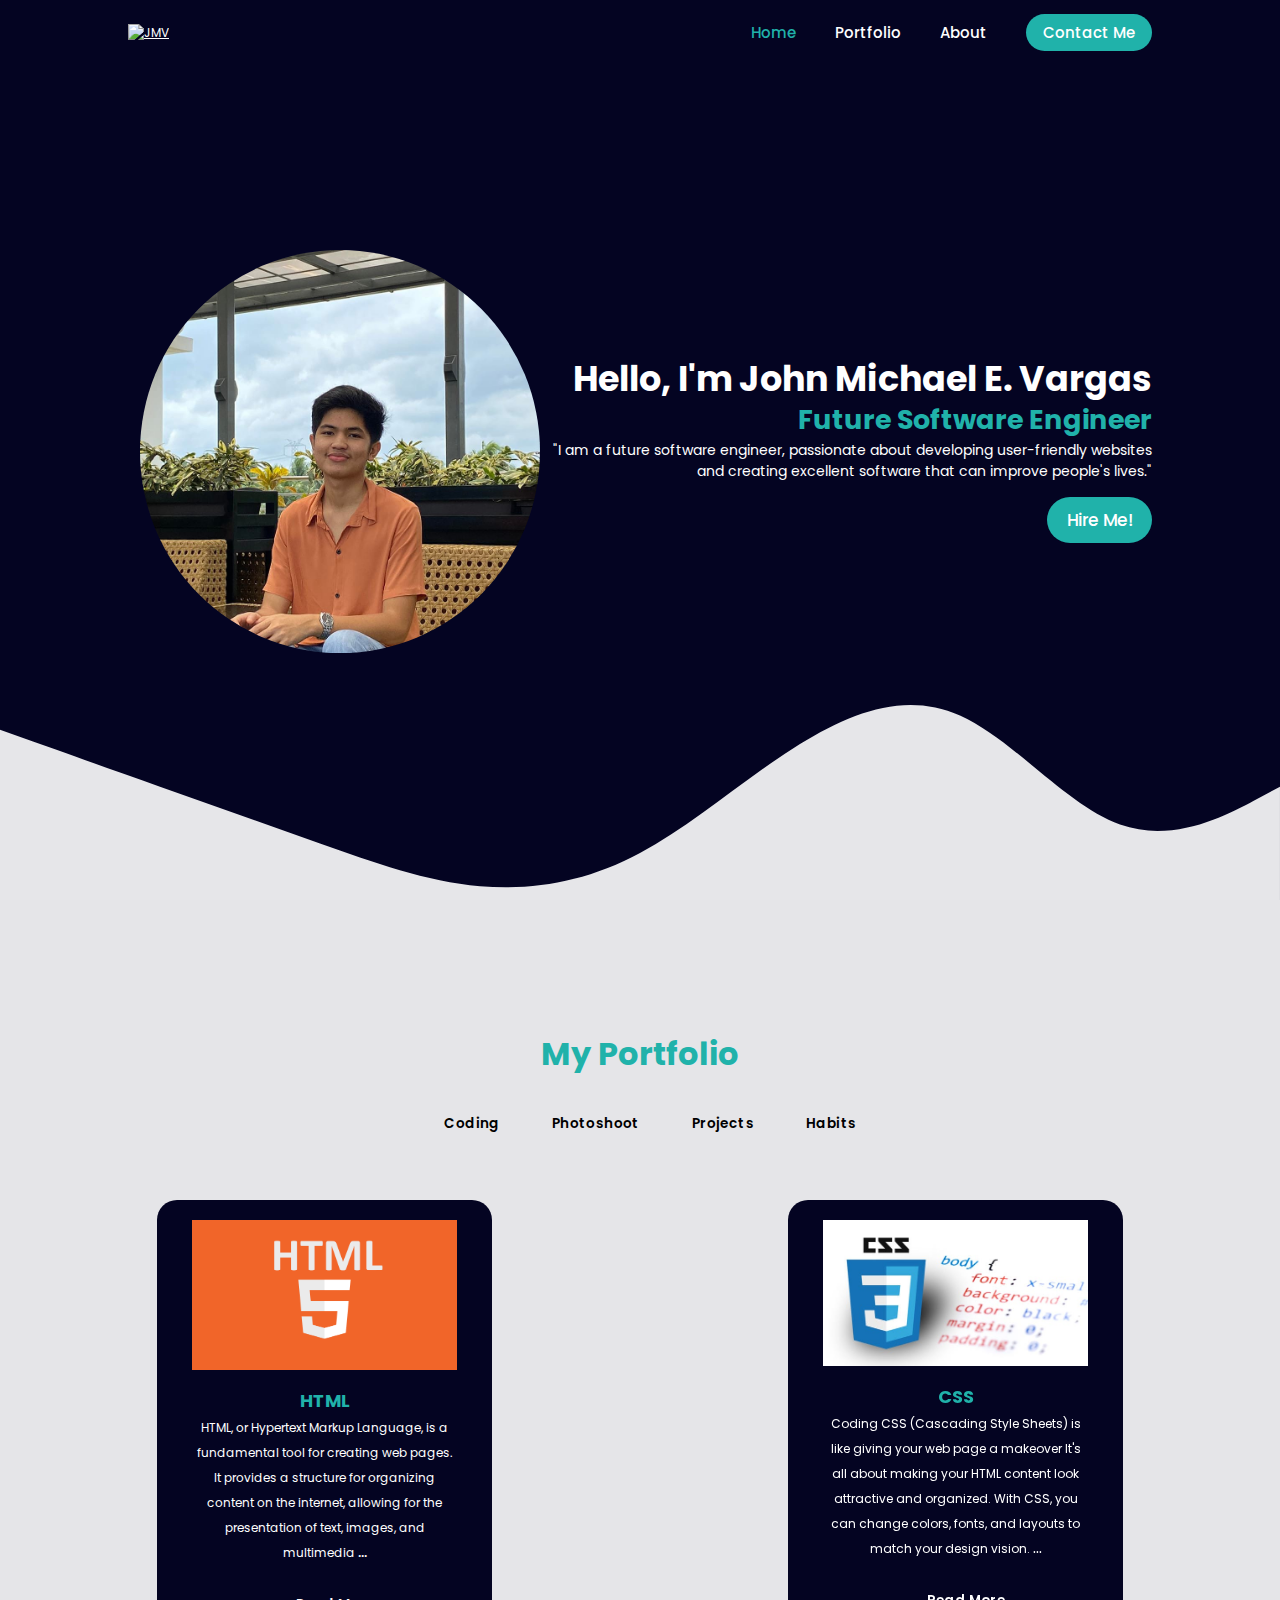
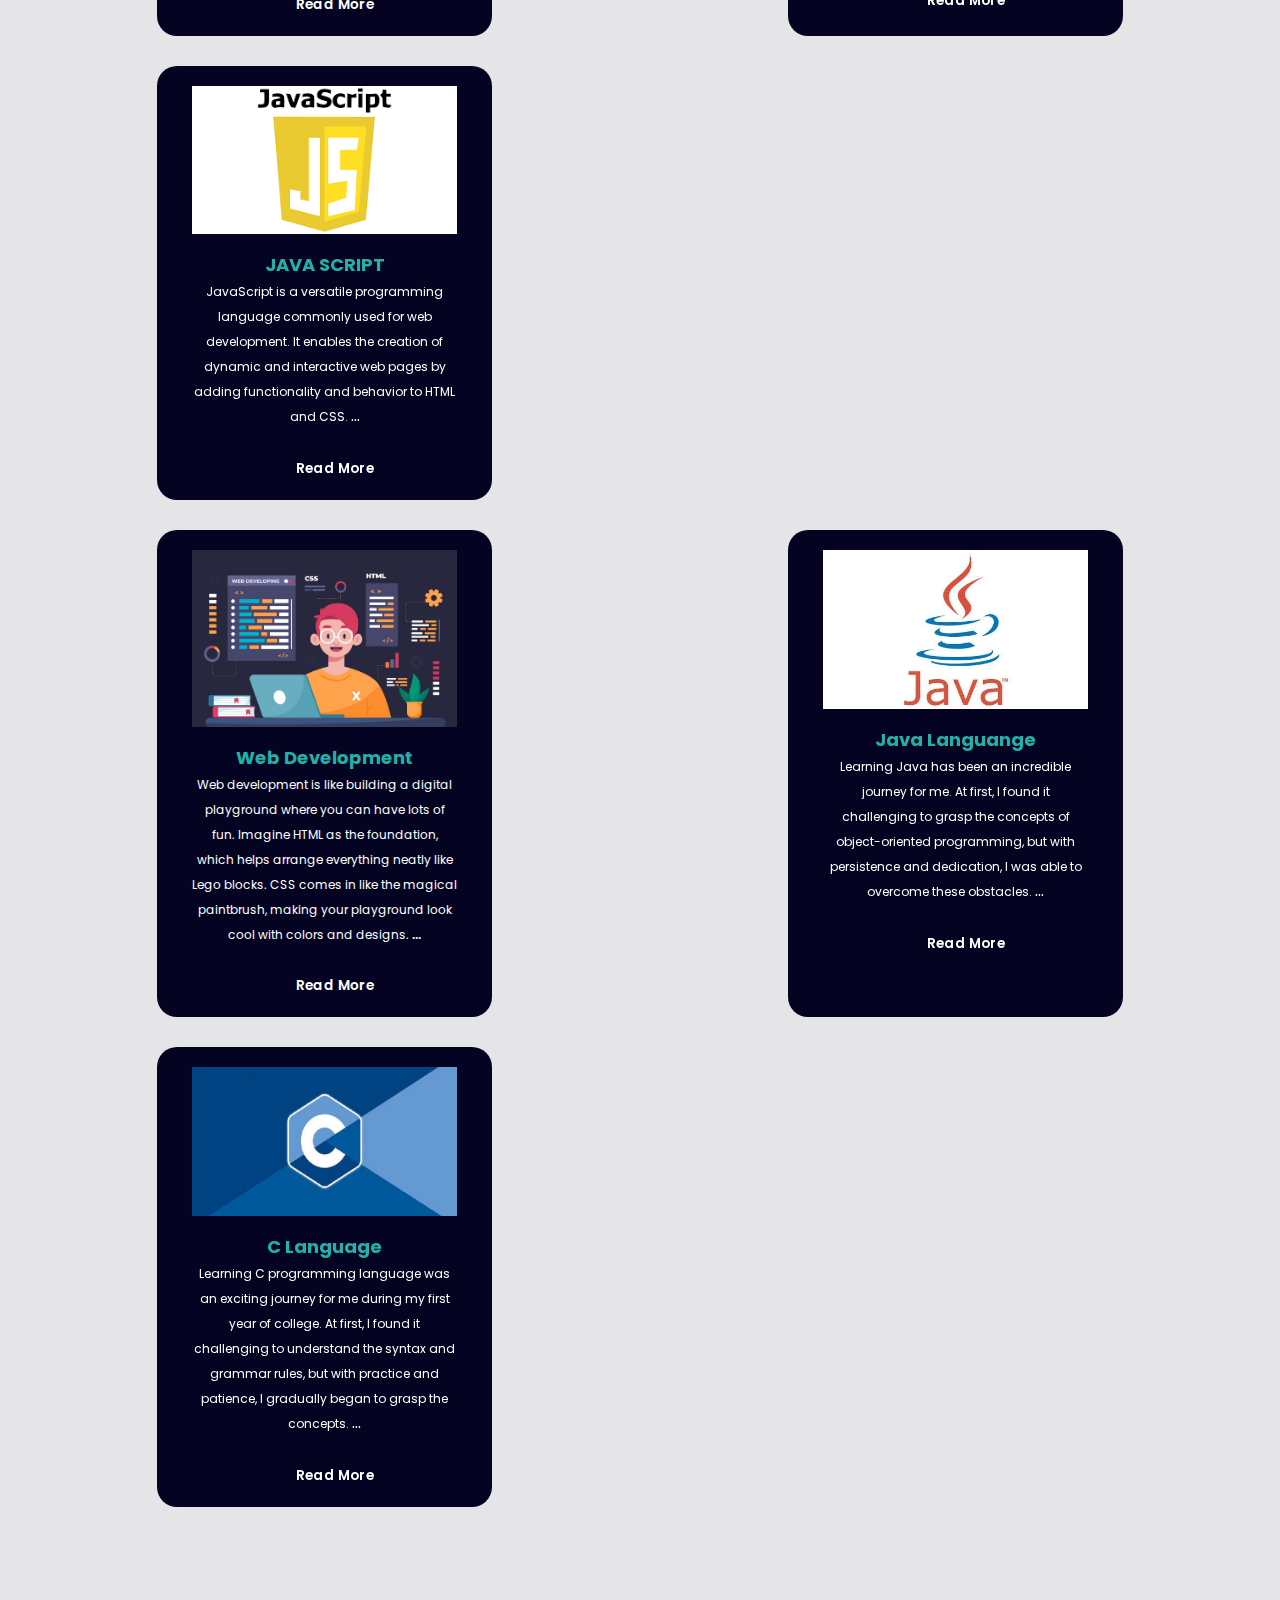
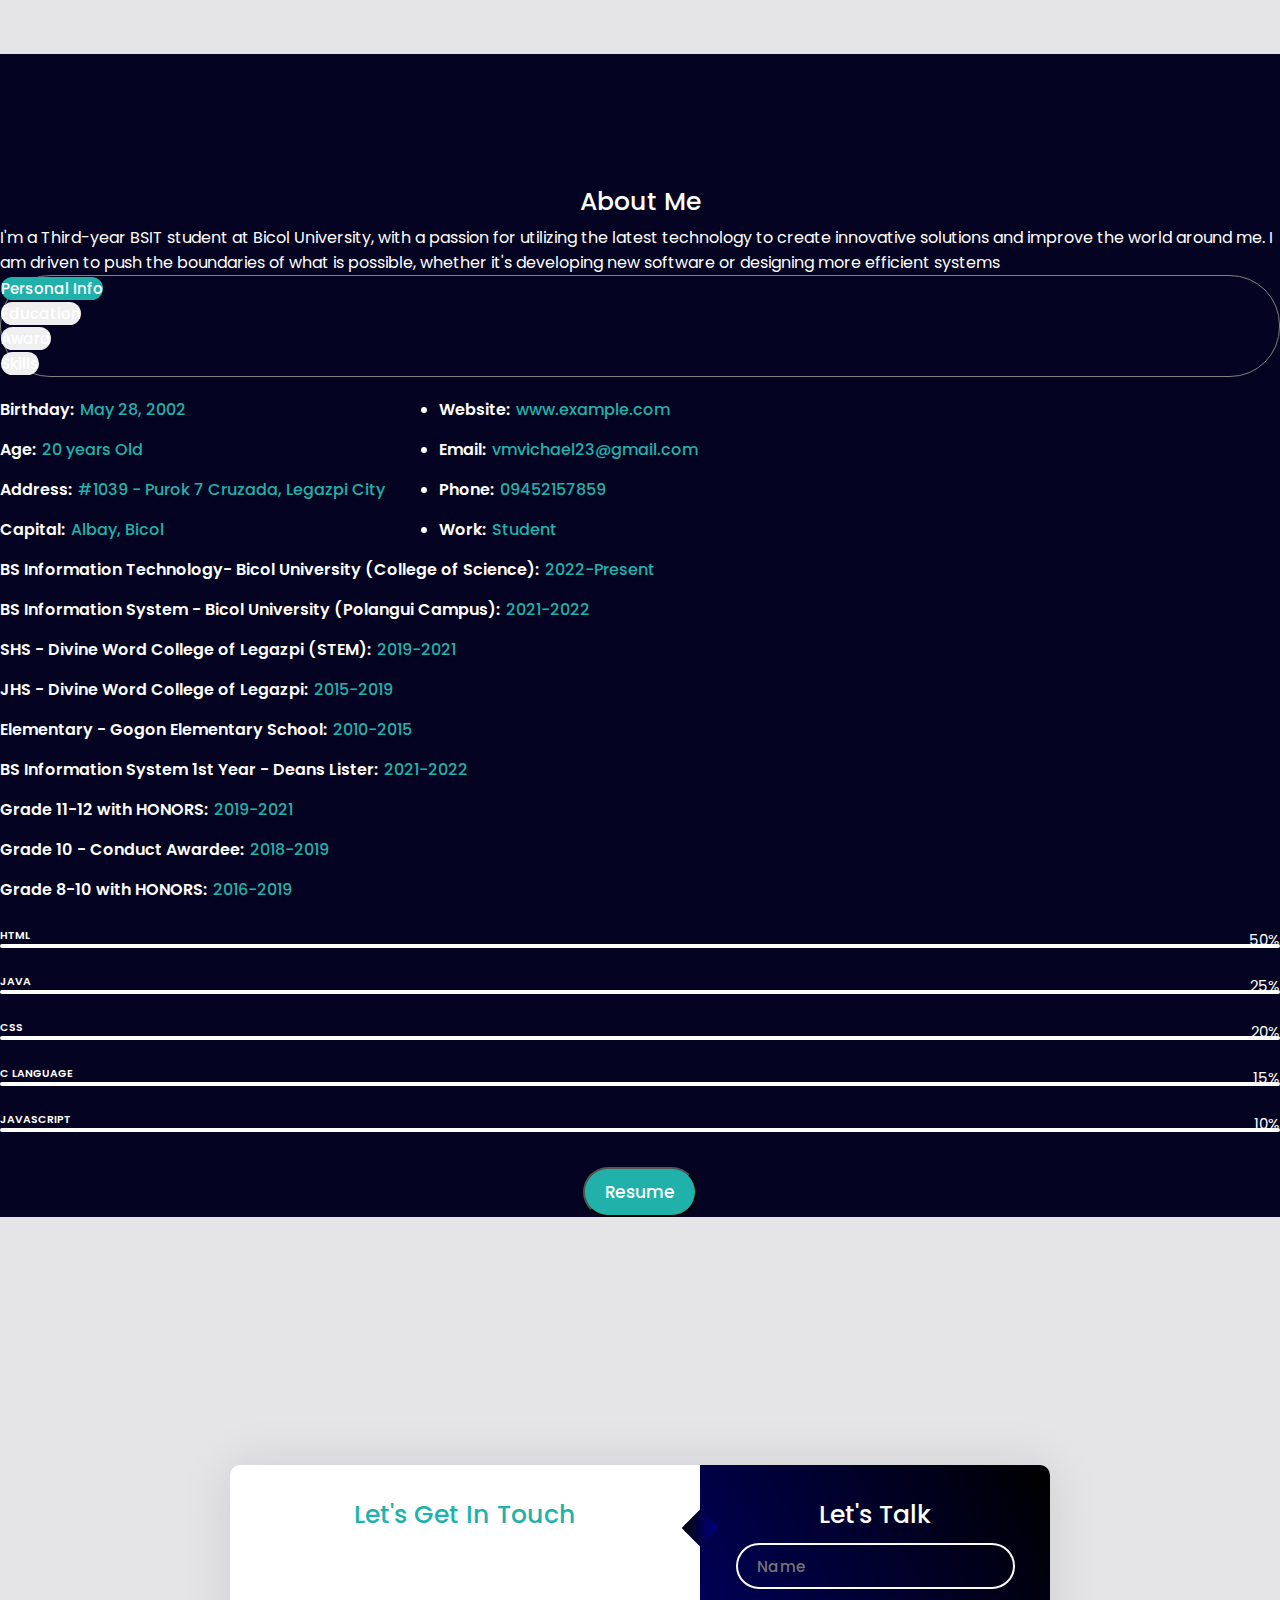
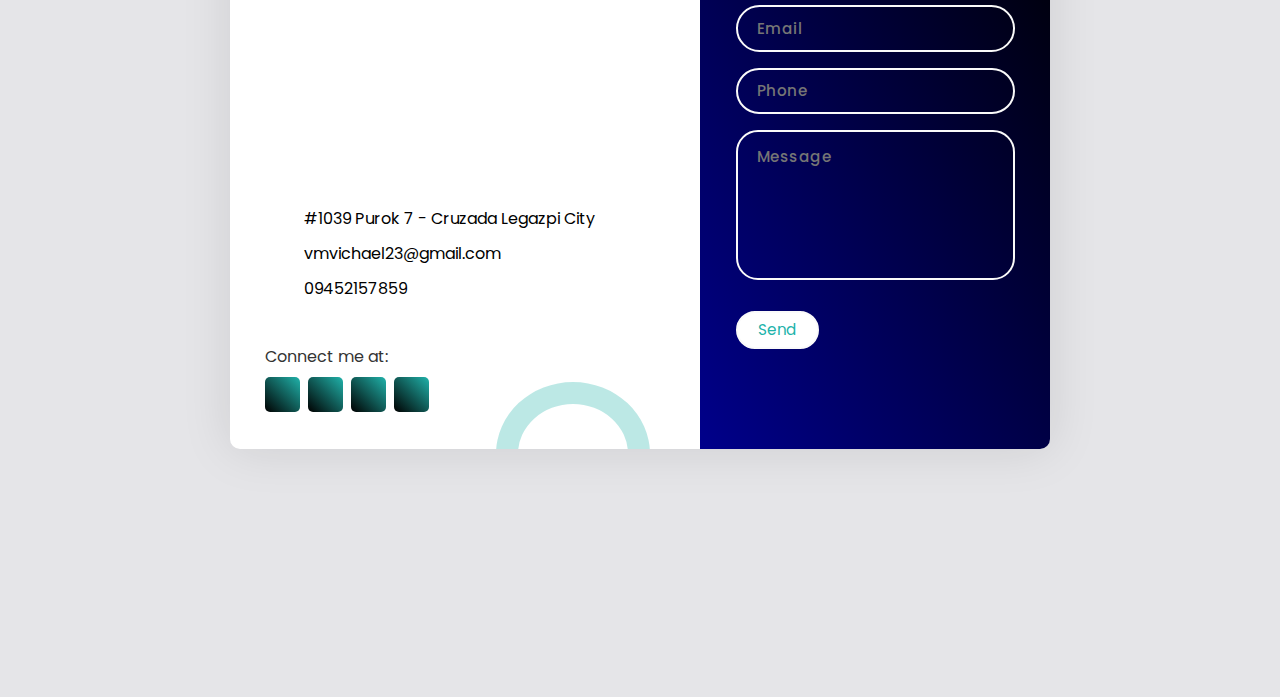
==== index.html @ 27e12eb4 "PUTTING ALT" ====
<!DOCTYPE html>
<html lang="en">
<head>
    <meta charset="UTF-8">
    <meta http-equiv="X-UA-Compatible" content="IE=edge">
    <meta name="viewport" content="width=device-width, initial-scale=1.0">
    <!-- Bootstrap CSS -->
    <link href="https://cdn.jsdelivr.net/npm/bootstrap@5.3.0-alpha2/dist/css/bootstrap.min.css" rel="stylesheet"
    integrity="sha384-aFq/bzH65dt+w6FI2ooMVUpc+21e0SRygnTpmBvdBgSdnuTN7QbdgL+OapgHtvPp" crossorigin="anonymous">
    <!-- Font -->   
    <link rel="preconnect" href="https://fonts.googleapis.com">
    <link rel="preconnect" href="https://fonts.gstatic.com" crossorigin>
    <link href="https://fonts.googleapis.com/css2?family=Crimson+Text:wght@600&family=Khula:wght@300&family=Playfair+Display+SC&display=swap" rel="stylesheet">
    <!-- Fontawesome -->
    <link rel="stylesheet" href="https://cdnjs.cloudflare.com/ajax/libs/font-awesome/6.4.0/css/all.min.css"
    integrity="sha512-iecdLmaskl7CVkqkXNQ/ZH/XLlvWZOJyj7Yy7tcenmpD1ypASozpmT/E0iPtmFIB46ZmdtAc9eNBvH0H/ZpiBw=="
    crossorigin="anonymous" referrerpolicy="no-referrer" />
    <!-- CSS File-->
    <link rel="stylesheet" href="css/style.css">
    <title>Vargas</title>
</head>

<body>
    <header class="header">
        <a href="#" class="logo">
            <img src="img/Logo.jpg" alt="JMV">
        </a>
        <nav class="navbar">
            <a href="#" class="active">Home</a>
            <a href="#portfolio">Portfolio</a>
            <a href="#about">About</a>
            <a href="#contact" class="contact-button">Contact Me</a> 
        </nav>
    </header>

    <!-- Home Section -->
    <section class="home">

        <div class="home-image">
            <img src="img/mike6.jpg" alt="Vargas">
        </div>
        <div class="home-content">
            <h1>Hello, I'm John Michael E. Vargas</h1>
            <h3>Future Software Engineer</h3>
            <p class="first-par">"I am a future software engineer, passionate about developing
                user-friendly websites and creating excellent software that can improve people's lives."</p>

        <a href="#" class="btn">Hire Me!</a>

        <div class="wave-header">
            <!-- wave svg -->
            <svg xmlns="http://www.w3.org/2000/svg" viewBox="0 0 1440 320"><path fill="white" fill-opacity="0.9" d="M0,128L30,138.7C60,149,120,171,180,192C240,213,300,235,360,256C420,277,480,299,540,304C600,309,660,299,720,266.7C780,235,840,181,900,144C960,107,1020,85,1080,112C1140,139,1200,213,1260,234.7C1320,256,1380,224,1410,208L1440,192L1440,320L1410,320C1380,320,1320,320,1260,320C1200,320,1140,320,1080,320C1020,320,960,320,900,320C840,320,780,320,720,320C660,320,600,320,540,320C480,320,420,320,360,320C300,320,240,320,180,320C120,320,60,320,30,320L0,320Z"></path></svg>
        </div>
    </section>

    <!-- My Portfolio Section -->
    
    <section>
    <div class="portfolio" id="portfolio">
        <div class="main-text">
            <h1>My Portfolio</h1>
        </div>

        <div class="fillter-buttons">
            <input type="radio" name="fillter-buttons" id="programming" checked>
            <label for="programming">Coding</label>

            <input type="radio" name="fillter-buttons" id="photoshoot">
            <label for="photoshoot">Photoshoot</label>

            <input type="radio" name="fillter-buttons" id="projects">
            <label for="projects">Projects</label>

            <input type="radio" name="fillter-buttons" id="habits">
            <label for="habits">Habits</label>

            <br>
            <br>
            <br>
           
             <div class="box">
                <!-- for programming tab -->
                <div id="prog">
                    <div class="top-row">
                        <div class="card">
                            <img src="img/html.png" alt="">
                            <h5>HTML</h5>
                            <p class="original">
                                HTML, or Hypertext Markup Language, is a fundamental tool for creating web pages. It provides a structure for organizing content on the internet, allowing for the presentation of text, images, and multimedia
                            </p>

                            <span class="dots">...</span>

                            <p class="extra">
                                HTML uses a system of tags and elements to define the layout and formatting of a webpage, enabling designers to create visually appealing and functional sites.
                            </p>

                            <input type="checkbox" id="btn1" >
                            <label for="btn1" class="btn1"></label>
                        </div>
            
                        <div class="card">
                            <img src="img/css.jpg" alt="">
                            <h5>CSS</h5>
                            <p class="original">
                                Coding CSS (Cascading Style Sheets) is like giving your web page a makeover It's all about making your HTML content look attractive and organized. With CSS, you can change colors, fonts, and layouts to match your design vision.
                            </p>

                            <span class="dots">...</span>

                            <p class="extra">
                                CSS can be applied internally within an HTML document, externally in a separate stylesheet, or inline for individual elements. This separation of content and style simplifies maintenance and enhances the flexibility of web development, making CSS an indispensable tool for crafting modern websites.
                            </p>

                            <input type="checkbox" id="btn2" >
                            <label for="btn2" class="btn1"></label>
                        </div>
            
                        <div class="card">
                            <img src="img/js.png" alt="">
                            <h5>JAVA SCRIPT</h5>
                            <p class="original">
                                JavaScript is a versatile programming language commonly used for web development. It enables the creation of dynamic and interactive web pages by adding functionality and behavior to HTML and CSS. 
                            </p>

                            <span class="dots">...</span>

                            <p class="extra">
                                With JavaScript, developers can respond to user actions, validate forms, manipulate the Document Object Model (DOM), and communicate with servers through AJAX requests, among other tasks. 
                            </p>

                            <input type="checkbox" id="btn3" >
                            <label for="btn3" class="btn1"></label>
                        </div>
                        </div>
            
                        <div class="bottom-row">
                            <div class="card">
                                <img src="img/img1.jpg" alt="">
                                <h5>Web Development</h5>
                                <p class="original">
                                    Web development is like building a digital playground where you can have lots of fun. Imagine HTML as the foundation, which helps arrange everything neatly like Lego blocks. CSS comes in like the magical paintbrush, making your playground look cool with colors and designs.
                                </p>
    
                                <span class="dots">...</span>
    
                                <p class="extra">
                                    JavaScript adds the exciting interactive features, like swings that move when you click on them. As you explore web development, you'll discover endless possibilities to create your own digital wonderland and have a blast doing it!
                                </p>
    
                                <input type="checkbox" id="btn4" >
                                <label for="btn4" class="btn1"></label>
                            </div>
                
                            <div class="card">
                                <img src="img/img2.jpg" alt="">
                                <h5>Java Languange</h5>
                                <p class="original">
                                    Learning Java has been an incredible journey for me. At first, I found it challenging to grasp the concepts of object-oriented programming, but with persistence and dedication, I was able to overcome these obstacles.
                                </p>
    
                                <span class="dots">...</span>
    
                                <p class="extra">
                                    Throughout my studies, I discovered the beauty of Java's simplicity and versatility, which made it easy for me to create robust applications. 
                                </p>
    
                                <input type="checkbox" id="btn5" >
                                <label for="btn5" class="btn1"></label>
                            </div>
                
                            <div class="card">
                                <img src="img/img3.jpg" alt="">
                                <h5>C Language</h5>
                                <p class="original">
                                    Learning C programming language was an exciting journey for me during my first year of college. At first, I found it challenging to understand the syntax and grammar rules, but with practice and patience, I gradually began to grasp the concepts.
                                </p>
                                <span class="dots">...</span>
    
                                <p class="extra">Throughout the course, I enjoyed solving problems and creating small programs that could perform tasks like calculating averages or sorting numbers. 
                                </p>
    
                                <input type="checkbox" id="btn6" >
                                <label for="btn6" class="btn1"></label>
                            </div>
                        </div>
                    </div>

                    <!-- photoshoot -->

                    <div id="photos">
                        <div class="top-row">
                        <div class="card">
                            <img src="img/mike4.jpg" alt="">
                            <h5>2021 Valentine's Day</h5>
                        </div>
                        <div class="card">
                            <img src="img/mike5.jpg" alt="">
                            <h5>20th Birthday</h5>
                        </div>
                        <div class="card">
                            <img src="img/mike3.jpg" alt="">
                            <h5>Grade 10 Recollection</h5>
                        </div>
                        </div>
                    </div>

                    <!-- projects -->

                    <div id="proj">
                        <div class="top-row">
                        <div class="card">
                            <a href="img/rjmchat.png" target="_blank"><img src="img/rjmchat.png" alt=""> </a>
                            <h5>RJM CHAT APPLICATION </h5>
                            <div class="pra">
                                <p>This is our project in Networking 1 with the use of the programming language like Node JS, HTML, CSS AND JavaScript</p>
                            </div>
                            <br>
                            <a href="https://group7-rjmchat.onrender.com/login?fbclid=IwAR2Ed0uLXNPHn2NraikvUvlNEPY988qCXMlqO-tshz7vRjQXT1dLENulso4" target="_blank"><i class="fa-solid fa-link" style="font-size: 17px;"></i></a>
                        </div>
                        <div class="card">
                            <a href="img/voteapp.png" target="_blank"><img src="img/voteapp.png" alt=""> </a>
                            <h5>VOTING APPLICATION</h5>
                            <div class="pra">
                                <p>This is my own project in Networking 1 with the use of the programming language like Node JS, HTML, CSS AND JavaScript</p>
                            </div>
                            <br>
                            <a href="https://grp7-voting.onrender.com/vote" target="_blank"><i class="fa-solid fa-link" style="font-size: 17px;"></i></a>
                        </div>
                        </div>
                    </div>

                    <!-- Habits -->
                    <div id="habits">
                        <div class="top-row">
                        <div class="card">
                            <img src="img/habits1.jpg" alt="">
                            <h5>Watching NBA Game</h5>
                        </div>
                        <div class="card">
                            <img src="img/drum.jpg" alt="">
                            <h5>Playing Drums</h5>
                        </div>
                        <div class="card">
                            <img src="img/music.jpg" alt="">
                            <h5>Listening Music</h5>
                        </div>
                        </div>

                        <div class="bottom-row">
                            <div class="card">
                                <img src="img/coc.jpg" alt="">
                                <h5>Playing Clash Of Clans</h5>
                            </div>
                            <div class="card">
                                <img src="img/ml.jpg" alt="">
                                <h5>Playing Mobile Legends</h5>
                            </div>
                            <div class="card">
                                <img src="img/movies.webp" alt="">
                                <h5>Watching Movies</h5>
                            </div>
                        </div>
                    </div>
                </div>
            </div>
        </div>
    </section>

    <!-- About Me Section -->

    <section class="about-section" id="about">
        <div class="container">
            <div class="row justify-content-between align-items-center ">
                <div class="img-col">
                    <img src="img/michael.jpg" alt="">
                    <span class="circle-spin"></span>
                </div>
                <div class="col-lg-7 ps-lg-5 text-center text-lg-start">
                    <div class="my-3 mb-lg-0">
                        <h2 class="title">About <span>Me</span></h2>
                        <p>I'm a Third-year BSIT student at Bicol University, with a passion for utilizing the latest
                            technology to create innovative solutions and improve the world around me. I am driven to push the
                            boundaries of what is possible, whether it's developing new software or designing more efficient
                            systems</p>
                    </div>
                    <div class="pt-4">
                        <ul class="nav nav-pills justify-content-center justify-content-lg-between mb-3" id="pills-tab" role="tablist">
                            <li class="nav-item" role="presentation">
                              <button class="nav-link active" id="pills-home-tab" data-bs-toggle="pill" data-bs-target="#pills-info" type="button" role="tab" aria-controls="pills-info" aria-selected="true">Personal Info</button>
                            </li>
                            <li class="nav-item" role="presentation">
                                <button class="nav-link" id="pills-education-tab" data-bs-toggle="pill" data-bs-target="#pills-education" type="button" role="tab" aria-controls="pills-education" aria-selected="false">Education</button>
                            </li>
                            <li class="nav-item" role="presentation">
                                <button class="nav-link" id="pills-award-tab" data-bs-toggle="pill" data-bs-target="#pills-award" type="button" role="tab" aria-controls="pills-award" aria-selected="false">Award</button>
                            </li>
                            <li class="nav-item" role="presentation">
                                <button class="nav-link" id="pills-skill-tab" data-bs-toggle="pill" data-bs-target="#pills-skill" type="button" role="tab" aria-controls="pills-skill" aria-selected="false">Skills</button>
                            </li>
                          </ul>
                          <!-- personal info section -->
                          <div class="tab-content" id="pills-tabContent">
                            <div class="tab-pane fade show active" id="pills-info" role="tabpanel" aria-labelledby="pills-info-tab">
                                <div class="icon-list-col">
                                    <!--Left List-->
                                    <div class="text-start">
                                        <ul>
                                            <li><strong>Birthday:</strong><span> May 28, 2002</span></li>
                                            <li><strong>Age:</strong><span> 20 years Old</span></li>
                                            <li><strong>Address:</strong><span> #1039 - Purok 7 Cruzada, Legazpi City</span></li>                          
                                            <li><strong>Capital:</strong><span> Albay, Bicol</span></li>
                                        </ul>
                                    </div>
                
                                    <!--Right List-->
                                    <div class="text-start">
                                        <ul>
                                            <li><strong>Website:</strong><span> www.example.com</span></li>
                                            <li><strong>Email:</strong><span> vmvichael23@gmail.com</span></li>
                                            <li><strong>Phone:</strong><span> 09452157859</span></li>
                                            <li><strong>Work:</strong><span> Student</span></li>
                                        </ul>
                                    </div>
                                </div>
                            </div>
                            <!-- education section -->
                            <div class="tab-pane fade" id="pills-education" role="tabpanel" aria-labelledby="pills-education-tab">
                                <ul class="text-start">
                                    <li><strong>BS Information Technology- Bicol University (College of Science):</strong>
                                    <span>2022-Present</span>
                                    </li>
                                    <li><strong>BS Information System - Bicol University (Polangui Campus):</strong>
                                    <span>2021-2022</span>
                                    </li>
                                    <li><strong>SHS - Divine Word College of Legazpi (STEM):</strong>
                                    <span>2019-2021</span>
                                    </li>
                                    <li><strong>JHS - Divine Word College of Legazpi:</strong>
                                    <span>2015-2019</span>
                                    </li>
                                    <li><strong>Elementary - Gogon Elementary School:</strong>
                                    <span>2010-2015</span>
                                    </li>
                                </ul>
                            </div>
                            <!-- award section -->
                            <div class="tab-pane fade" id="pills-award" role="tabpanel" aria-labelledby="pills-award-tab">
                                <ul class="text-start">
                                    <li><strong>BS Information System 1st Year - Deans Lister:</strong>
                                    <span>2021-2022</span>
                                    </li>
                                    <li><strong>Grade 11-12 with HONORS:</strong>
                                    <span>2019-2021</span>
                                    </li>
                                    <li><strong>Grade 10 - Conduct Awardee:</strong>
                                    <span>2018-2019</span>
                                    </li>
                                    <li><strong>Grade 8-10 with HONORS:</strong>
                                    <span>2016-2019</span>
                                    </li>
                                </ul>
                            </div>
                            <!-- skill section -->
                            <div class="tab-pane fade" id="pills-skill" role="tabpanel" aria-labelledby="pills-skill-tab">
                                <div class="single-progress">
                                    <h6>HTML</h6>
                                    <div class="progress">
                                        <div class="progress-bar" role="progressbar" style="width: 50%" aria-valuenow="50" aria-valuemin="0" aria-valuemax="100"></div>
                                        <span class="label">50%</span>
                                      </div>
                                </div>
                                <div class="single-progress">
                                    <h6>JAVA</h6>
                                    <div class="progress">
                                        <div class="progress-bar" role="progressbar" style="width: 25%" aria-valuenow="25" aria-valuemin="0" aria-valuemax="100"></div>
                                        <span class="label">25%</span>
                                      </div>
                                </div>
                                <div class="single-progress">
                                    <h6>CSS</h6>
                                    <div class="progress">
                                        <div class="progress-bar" role="progressbar" style="width: 20%" aria-valuenow="20" aria-valuemin="0" aria-valuemax="100"></div>
                                        <span class="label">20%</span>
                                      </div>
                                </div>
                                <div class="single-progress">
                                    <h6>C LANGUAGE</h6>
                                    <div class="progress">
                                        <div class="progress-bar" role="progressbar" style="width: 10%" aria-valuenow="10" aria-valuemin="0" aria-valuemax="100"></div>
                                        <span class="label">15%</span>
                                      </div>
                                </div>
                                <div class="single-progress">
                                    <h6>JAVASCRIPT</h6>
                                    <div class="progress">
                                        <div class="progress-bar" role="progressbar" style="width: 10%" aria-valuenow="10" aria-valuemin="0" aria-valuemax="100"></div>
                                        <span class="label">10%</span>
                                      </div>
                                </div>
                            </div>
                          </div>
                    </div>
                    <div class="resume">
                        <a href="Vargas_JohnMichael-BSIT-2B-Resume.pdf" download><button class="btn">Resume</button></a>
                    </div>
                </div>
            </div>
        </div>
    </section>

    <!-- Contact Me Section -->

    <section class="contact-me" id="contact">
        <div class="container1">
          <div class="form">
            <div class="contact-info">
              <h3 class="title">Let's get in touch</h3>

            <div class="contact-map">
                <iframe src="https://www.google.com/maps/embed?pb=!1m14!1m8!1m3!1d3576.520379286596!2d123.7369095!3d13.1559177!3m2!1i1024!2i768!4f13.1!3m3!1m2!1s0x33a101687e9bf8a7%3A0xf8237770f89ffcf0!2s5P4Q%2B9Q9%2C%20Legazpi%20City%2C%20Albay!5e1!3m2!1sen!2sph!4v1696670398852!5m2!1sen!2sph" width="400" height="250" style="border:0;" allowfullscreen="" loading="lazy" referrerpolicy="no-referrer-when-downgrade"></iframe>
			</div>
  
              <div class="info">
                <div class="information">
                  <img src="img/location.png" class="icon" alt="" />
                  <p>#1039 Purok 7 - Cruzada Legazpi City</p>
                </div>
                <div class="information">
                  <img src="img/email.png" class="icon" alt="" />
                  <p>vmvichael23@gmail.com</p>
                </div>
                <div class="information">
                  <img src="img/phone.png" class="icon" alt="" />
                  <p>09452157859</p>
                </div>
              </div>
  
              <div class="social-media1">
                <p>Connect me at:</p>
                <div class="social-icons1">
                  <a href="https://www.facebook.com/mchlvargas?mibextid=ZbWKwL" target="_blank">
                    <i class="fab fa-facebook-f"></i>
                  </a>
                  <a href="https://twitter.com/mchlvargas?t=r7OQ4zmwyTgD50ii5UYUPA&s=07" target="_blank">
                    <i class="fab fa-twitter"></i>
                  </a>
                  <a href="https://www.instagram.com/vmichael28/?igshid=NmQ2ZmYxZjA=" target="_blank">
                    <i class="fab fa-instagram"></i>
                  </a>
                  <a href="https://www.tiktok.com/@michaelv28">
                    <i class="fab fa-tiktok"></i>
                  </a>
                </div>
              </div>
            </div>
  
            <div class="contact-form">
              <form  action="mailto:vmvichael23@gmail.com" method="post" enctype="text/plain">
                <h3 class="title">Let's Talk</h3>
                <div class="input-container1">
                  <input type="text" name="name" placeholder ="Name" class="input" required/>
                </div>
                <div class="input-container1">
                  <input type="email" name="email" placeholder ="Email" class="input" required/>
                </div>
                <div class="input-container1">
                  <input type="tel" name="phone" placeholder ="Phone" class="input" required/>
                </div>
                <div class="input-container1 textarea">
                  <textarea name="message" placeholder ="Message" class="input" required></textarea>
                </div>
                <input type="submit" value="Send" class="button" />
              </form>
            </div>
          </div>
        </div>
      </section>
      
    <!--JavaScript Section-->
    <script src="https://cdn.jsdelivr.net/npm/bootstrap@5.0.2/dist/js/bootstrap.bundle.min.js" integrity="sha384-MrcW6ZMFYlzcLA8Nl+NtUVF0sA7MsXsP1UyJoMp4YLEuNSfAP+JcXn/tWtIaxVXM" crossorigin="anonymous"></script>

</body>
</html>
---- css/style.css ----
@import url("https://fonts.googleapis.com/css2?family=Crimson+Text:wght@600&family=Khula:wght@300&family=Playfair+Display+SC&display=swap");
@import url("https://fonts.googleapis.com/css2?family=Poppins&display=swap");
* {
  margin: 0;
  padding: 0;
  box-sizing: border-box;
  font-family: "Poppins", sans-serif;
  scroll-behavior: smooth;
}

/* Home Banner Section */
.header {
  position: fixed;
  top: 0;
  left: 0;
  width: 100%;
  padding: 20px 10%;
  display: flex;
  justify-content: space-between;
  align-items: center;
  z-index: 2;
  background-color: rgb(4, 4, 34);
}

.logo img {
  max-height: 55px;
}

.navbar a {
  font-size: 15px;
  color: #fff;
  text-decoration: none;
  font-weight: 500;
  margin-left: 35px;
}

.navbar a:hover,
.navbar a.active {
  color: lightseagreen;
}

.navbar a.contact-button {
  background-color: lightseagreen;
  padding: 8px 17px;
  border-radius: 50px;
  color: #fff;
  transition: background-color 0.3s ease;
}

.navbar a.contact-button:hover {
  background-color: #fff;
  color: #000;
}

.home {
  background: rgb(4, 4, 34);
  height: 100vh;
  display: flex;
  justify-content: space-between;
  align-items: center;
  padding: 0 10%;
}

.home-image {
  width: 400px;
  height: 400px;
  margin: 0 auto;
}

.home-image img {
  border-radius: 50%;
  max-width: 100%;
  height: auto;
  display: block;
}

.home-content {
  max-width: 600px;
  color: #fff;
  text-align: right;
}

.home-content h1 {
  font-size: 35px;
  line-height: 1.2;
}

.home-content h3 {
  font-size: 27px;
  color: lightseagreen;
}
.home-content p {
  font-size: 14px;
  display: block;
}

.btn {
  position: relative;
  display: inline-block;
  padding: 10px 20px;
  border-radius: 50px;
  background-color: lightseagreen;
  color: #fff;
  text-decoration: none;
  font-weight: 500;
  transition: background-color 0.3s ease;
  margin-top: 15px;
  z-index: 1;
  font-size: 17px;
}

.btn:hover {
  background-color: #fff;
  color: #000;
}

svg {
  position: absolute;
  bottom: 0;
  left: 0;
  z-index: 0;
}

/* My Portfolio Section  */
.portfolio {
  background: rgb(229, 229, 232);
  width: 100%;
  padding: 100px 0px;
}

.main-text {
  width: 100%;
  font-size: 25px;
  margin: 30px auto;
  text-align: center;
  color: lightseagreen;
}

.box {
  display: flex;
  justify-content: center;
  align-items: center;
  min-height: 400px;
  gap: 2rem;
  flex-direction: column;
  margin-left: 110px;
  margin-right: 110px;
  backface-visibility: hidden;
}

.box > div {
  display: none;
}

input {
  display: none;
}

span {
  color: #fff;
}
.extra {
  display: none;
}

p {
  display: inline;
}

input[type="checkbox"] {
  height: 2em;
  display: block;
  appearance: none;
}

label {
  position: relative;
  padding: 1em;
  background-color: lightseagreen;
  cursor: pointer;
}

.btn1:before {
  content: "Read More";
}

input[type="checkbox"]:checked ~ label:before {
  content: "Read Less";
}

.dots:has(~ input[type="checkbox"]:checked) {
  display: none;
}

.extra:has(~ input[type="checkbox"]:checked) {
  display: inline;
}

.card {
  height: auto;
  width: 335px;
  padding: 20px 35px;
  background: rgb(4, 4, 34);
  border-radius: 20px;
  margin: 15px;
  position: relative;
  overflow: hidden;
  text-align: center;
}

.fillter-buttons {
  margin: 2rem;
  text-align: center;
}

.fillter-buttons input[type="radio"] {
  display: none;
}

.fillter-buttons label {
  background: none;
  outline: none;
  border: none;
  cursor: pointer;
  font-size: 0.85rem;
  font-weight: 600;
  letter-spacing: 0.4px;
  margin-left: 1.3rem;
  text-align: center;
}

.fillter-buttons label:hover {
  color: lightseagreen;
}

.top-row,
.bottom-row {
  display: flex;
  justify-content: space-between;
  flex-wrap: wrap;
}

.card img {
  max-width: 100%;
  align-self: flex-start;
  margin-bottom: 10px;
  transition: transform 0.3s ease-in-out;
}

.card:hover img {
  transform: scale(1.1);
}

.card h5 {
  color: lightseagreen;
  font-size: 18px;
}

.card p,
a {
  color: #fff;
  font-size: 12px;
}

.fillter-buttons .btn1 {
  background: none;
  outline: none;
  border: none;
  cursor: pointer;
  font-size: 0.85rem;
  font-weight: 600;
  letter-spacing: 0.4px;
  color: #fff;
}

.fillter-buttons .btn1:hover {
  color: lightseagreen;
}

.main-text h1 {
  font-size: 2rem;
  font-weight: 700;
}

#programming:checked ~ .box #prog,
#photoshoot:checked ~ .box #photos,
#projects:checked ~ .box #proj,
#habits:checked ~ .box #habits {
  display: block;
  animation-name: inUp;
  animation-timing-function: ease-in-out;
  animation-duration: 0.6s;
}

@media screen and (max-width: 400px) {
  label {
    padding: 15px 10px;
  }
}

@keyframes inUp {
  0% {
    opacity: 0;
    transform: translateY(100px);
  }
  90% {
    transform: translateY(-10px);
  }
  100% {
    opacity: 1;
    transform: translateY(0);
  }
}

/* contact me section */

.contact-me {
  width: 100%;
  height: 120vh;
  display: grid;
  align-items: center;
  background: rgb(229, 229, 232);
}

.container1 {
  position: relative;
  width: 100%;
  min-height: 100vh;
  padding: 2rem;
  overflow: hidden;
  display: flex;
  align-items: center;
  justify-content: center;
}

.form {
  width: 100%;
  max-width: 820px;
  background-color: #fff;
  border-radius: 10px;
  box-shadow: 0 0 50px 1px rgba(0, 0, 0, 0.1);
  overflow: hidden;
  display: grid;
  grid-template-columns: repeat(2, 1fr);
}

.contact-form {
  background: linear-gradient(to left bottom, black, darkblue);
  position: relative;
}

.circle {
  border-radius: 50%;
  background: linear-gradient(135deg, transparent 20%, lightseagreen);
  position: absolute;
}

.circle.one {
  width: 130px;
  height: 130px;
  top: 130px;
  right: -40px;
}

.circle.two {
  width: 80px;
  height: 80px;
  top: 10px;
  right: 30px;
}
.info .information p {
  color: black;
}
.contact-form:before {
  content: "";
  position: absolute;
  width: 26px;
  height: 26px;
  background: linear-gradient(to left bottom, darkblue, black);
  transform: rotate(45deg);
  top: 50px;
  left: -13px;
}

form {
  padding: 2.3rem 2.2rem;
  overflow: hidden;
  position: relative;
}

.title {
  color: #fff;
  font-weight: 500;
  font-size: 1.5rem;
  line-height: 1;
  margin-bottom: 0.7rem;
}

.input-container1 {
  position: relative;
  margin: 1rem 0;
}

.input {
  width: 100%;
  outline: none;
  border: 2px solid #fafafa;
  background: none;
  padding: 0.6rem 1.2rem;
  color: #fff;
  font-weight: 500;
  font-size: 0.95rem;
  letter-spacing: 0.5px;
  border-radius: 25px;
  transition: 0.3s;
  display: block;
}

textarea.input {
  padding: 0.8rem 1.2rem;
  min-height: 150px;
  border-radius: 22px;
  resize: none;
  overflow-y: auto;
}

.input-container1 label {
  position: absolute;
  top: 50%;
  left: 15px;
  transform: translateY(-50%);
  padding: 0 0.4rem;
  color: #fafafa;
  font-size: 0.9rem;
  font-weight: 400;
  pointer-events: none;
  transition: 0.5s;
}

.input-container1.textarea label {
  top: 1rem;
  transform: translateY(0);
}

.button {
  padding: 0.6rem 1.3rem;
  background-color: #fff;
  border: 2px solid #fafafa;
  font-size: 0.95rem;
  color: lightseagreen;
  line-height: 1;
  border-radius: 25px;
  outline: none;
  cursor: pointer;
  transition: 0.3s;
  margin-top: 15px;
  display: inline-block;
}

.button:hover {
  background-color: lightseagreen;
  color: #fff;
}

.contact-info {
  padding: 2.3rem 2.2rem;
  position: relative;
  color: black;
}

.contact-info .title {
  color: lightseagreen;
}

.text {
  color: black;
  margin: 1.5rem 0 2rem 0;
}

.information {
  display: flex;
  color: black;
  margin: 0.7rem 0;
  align-items: center;
  font-size: 0.95rem;
}

.icon {
  width: 28px;
  margin-right: 0.7rem;
}

.social-media1 {
  padding: 2rem 0 0 0;
}

.social-media1 p {
  color: #333;
}

.social-icons1 {
  display: flex;
  margin-top: 0.5rem;
}

.social-icons1 a {
  width: 35px;
  height: 35px;
  border-radius: 5px;
  background: linear-gradient(45deg, black, lightseagreen);
  color: #fff;
  text-align: center;
  line-height: 35px;
  margin-right: 0.5rem;
  transition: 0.3s;
}

.social-icons1 a:hover {
  transform: scale(1.05);
}

.contact-info:before {
  content: "";
  position: absolute;
  width: 110px;
  height: 100px;
  border: 22px solid lightseagreen;
  border-radius: 50%;
  bottom: -77px;
  right: 50px;
  opacity: 0.3;
}

.square {
  position: absolute;
  height: 400px;
  top: 50%;
  left: 50%;
  transform: translate(181%, 11%);
  opacity: 0.2;
}

/* About Me */
.about-section {
  min-height: 120vh;
  background: rgb(4, 4, 34);
}

.title {
  text-align: center;
  font-size: 25px;
  color: white;
  text-transform: capitalize;
  font-weight: 500;
}

p {
  color: white;
  font-size: 16px;
  line-height: 1.5;
  margin-bottom: 0;
}

.about-section ul.nav-pills {
  border: 1px solid gray;
  border-radius: 50px;
}

.about-section .container .img-col {
  flex-basis: 35%;
  text-align: center;
}

.about-section .container .img-col img {
  width: 400px;
  border-radius: 50px;
  margin-top: 8em;
}

.icon-list-col {
  display: flex;
  margin-top: 20px;
  gap: 40px;
}

.text-start li strong {
  font-weight: 600;
  margin-right: 2px;
  color: white;
}

.text-start li span {
  font-weight: 500;
  margin-right: 14px;
  font-size: 16px;
  color: lightseagreen;
}

.about-section ul li .nav-link {
  border-radius: 50px;
  font-size: 15px;
  font-weight: 500;
  transition: all 0.45s cubic-bezier(0, 0, 0.2, 1);
  display: inline-block;
  color: white;
  border: 0;
}

.about-section ul li .nav-link.active {
  background-color: lightseagreen;
}

.about-section .single-progress {
  margin-top: 26px;
  position: relative;
  overflow: hidden;
}

.about-section .single-progress .progress {
  height: 4px;
  border-radius: 4px;
  box-shadow: none;
  background-color: white;
  overflow: visible;
}

.about-section .single-progress .progress-bar {
  background-color: lightseagreen;
}

.about-section .single-progress h6 {
  text-align: left;
}

.about-section .single-progress .label {
  position: absolute;
  right: 0;
  top: 0;
  color: white;
  font-size: 15px;
}

.about-section .tab-pane li {
  color: white;
  font-size: 16px;
  margin-bottom: 15px;
  font-weight: 300;
  text-decoration: none;
}

.about-section .tab-pane li a {
  font-weight: 500;
  display: block;
  color: white;
}

.single-progress h6 {
  font-weight: 600;
  color: white;
}

.resume {
  text-align: center;
  margin-top: 20px;
}
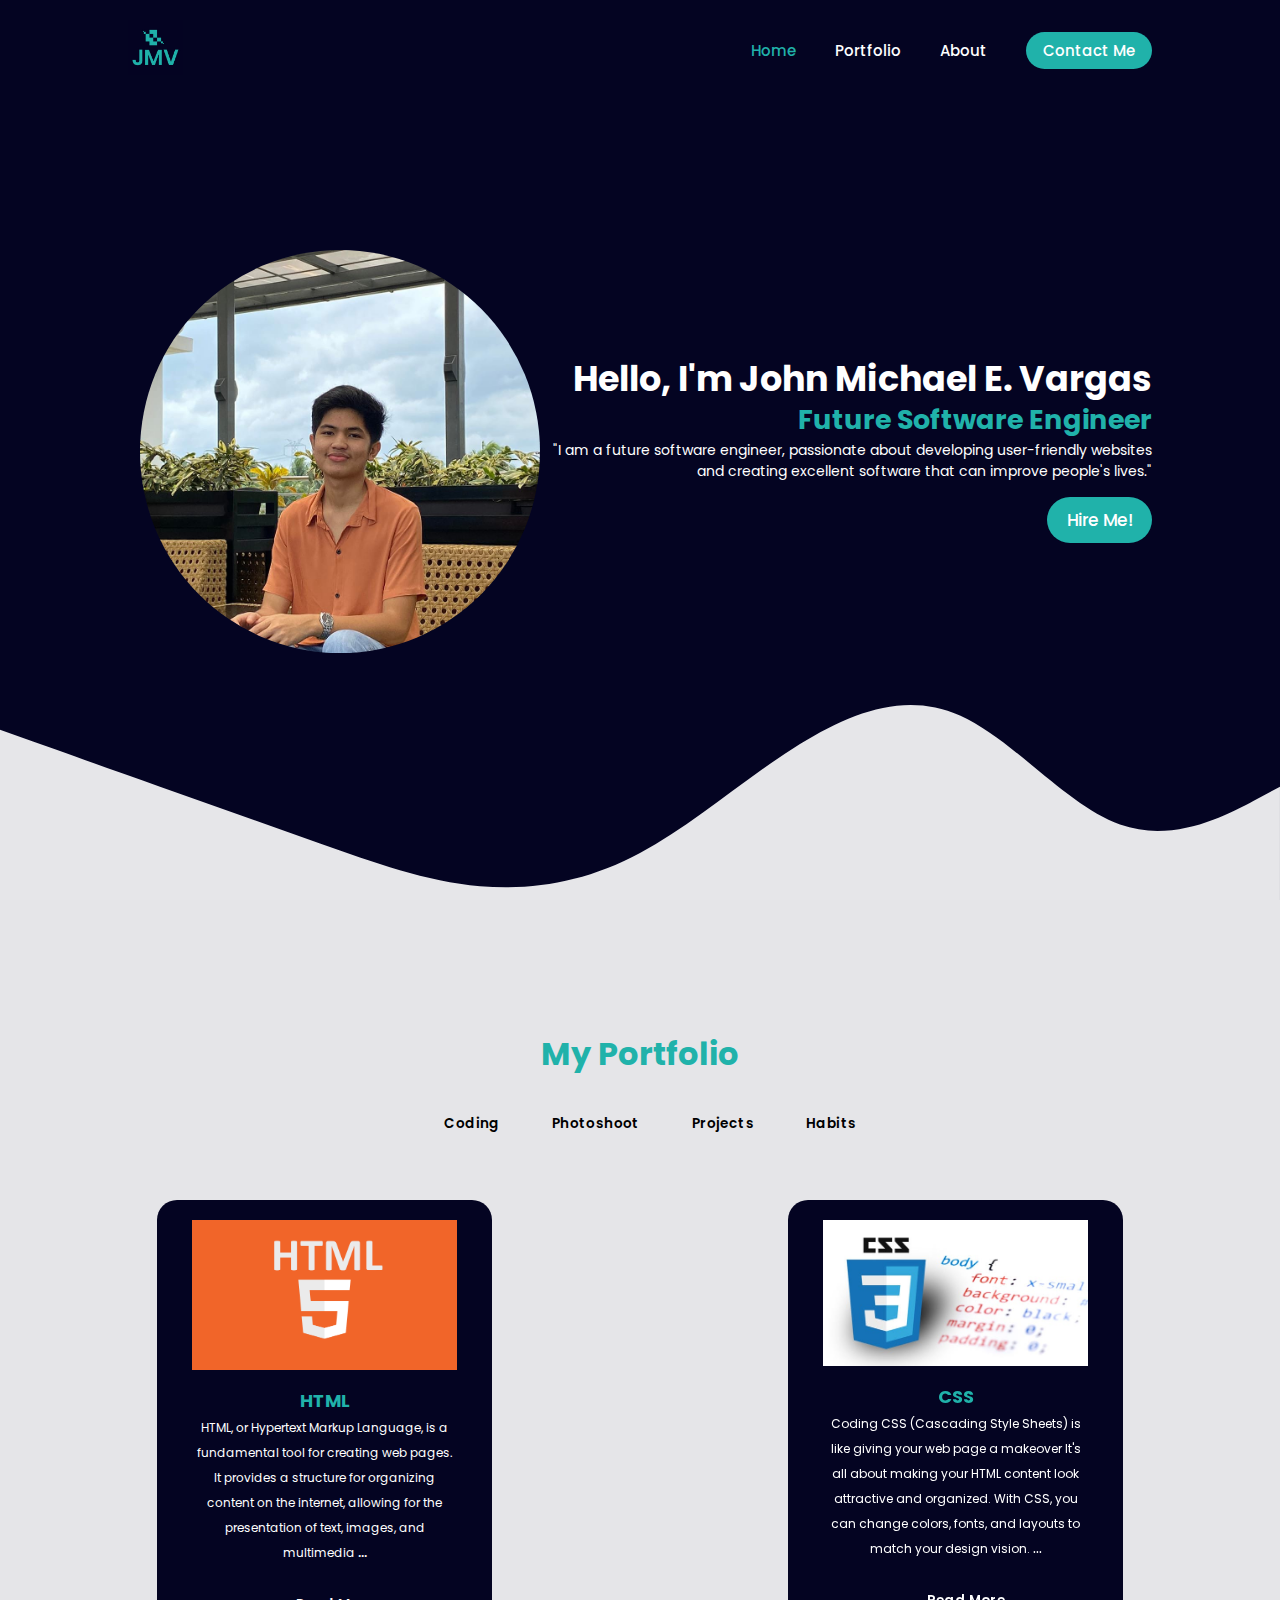
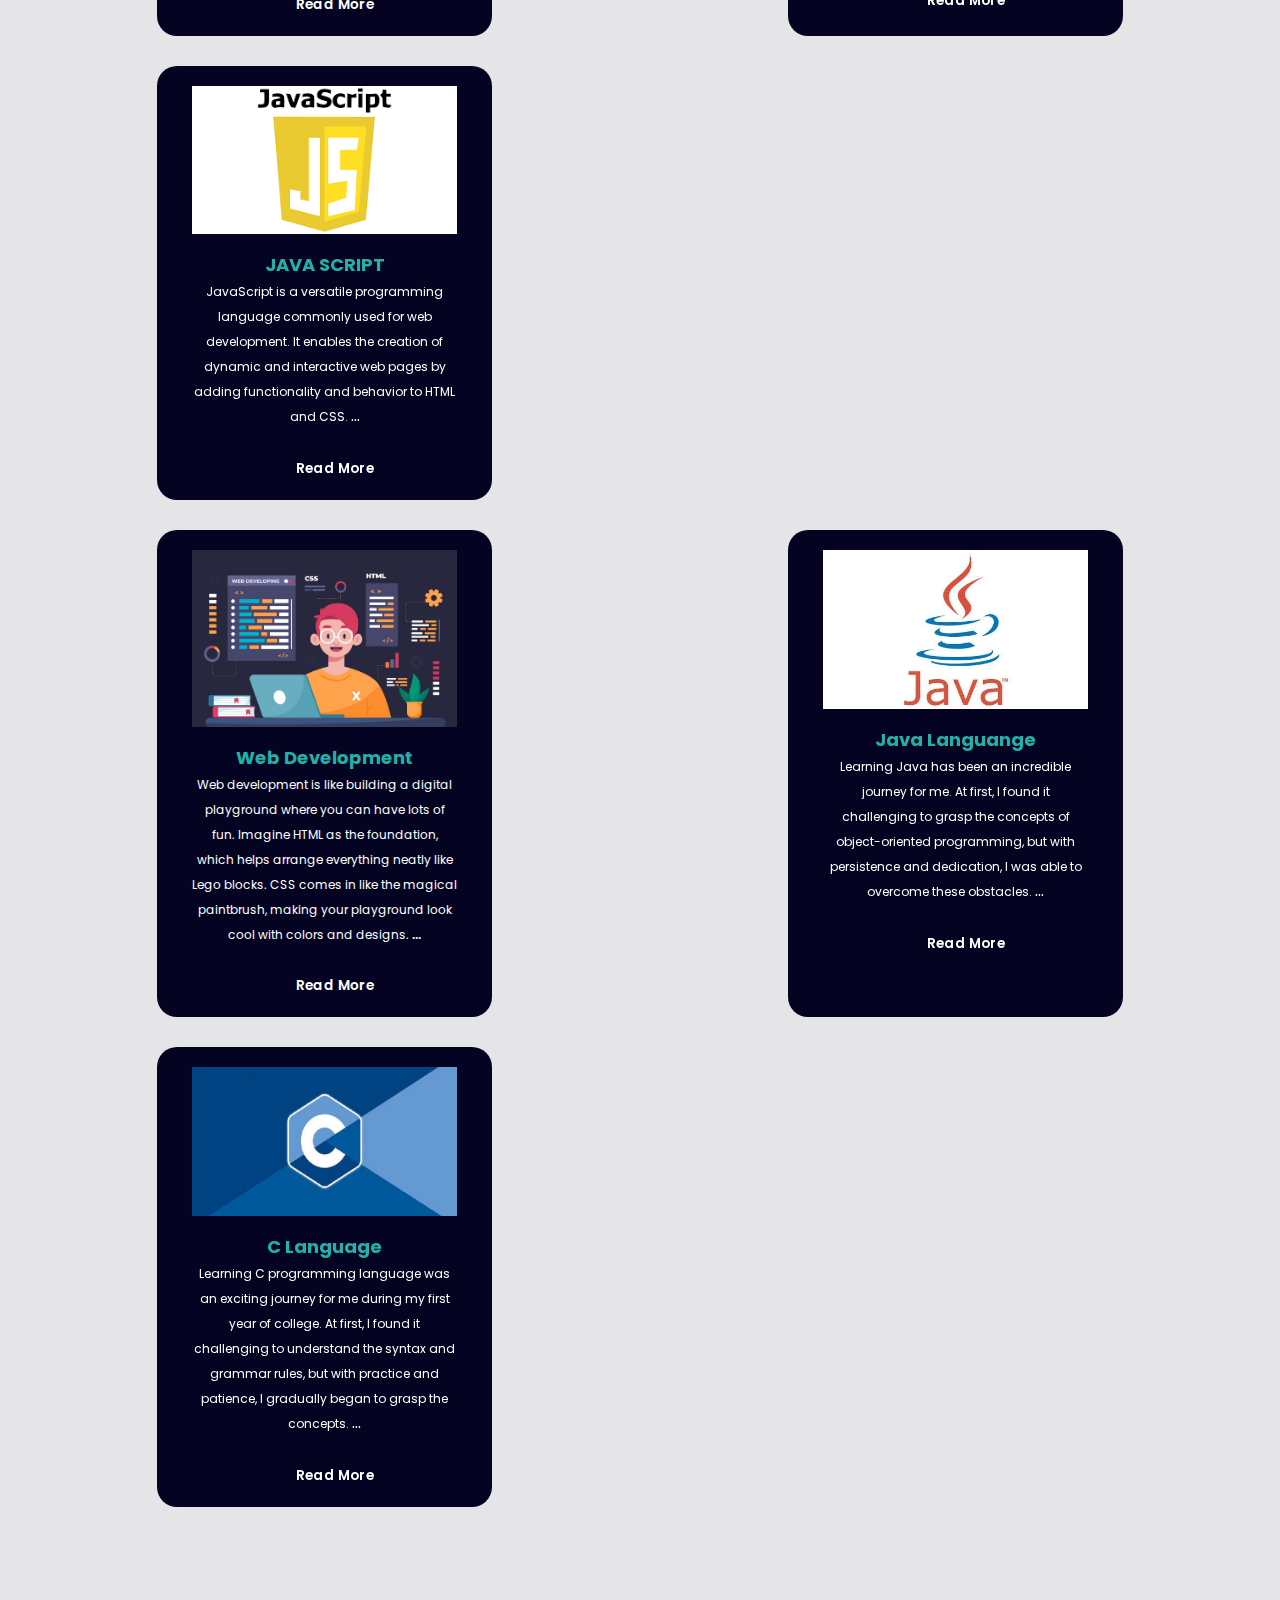
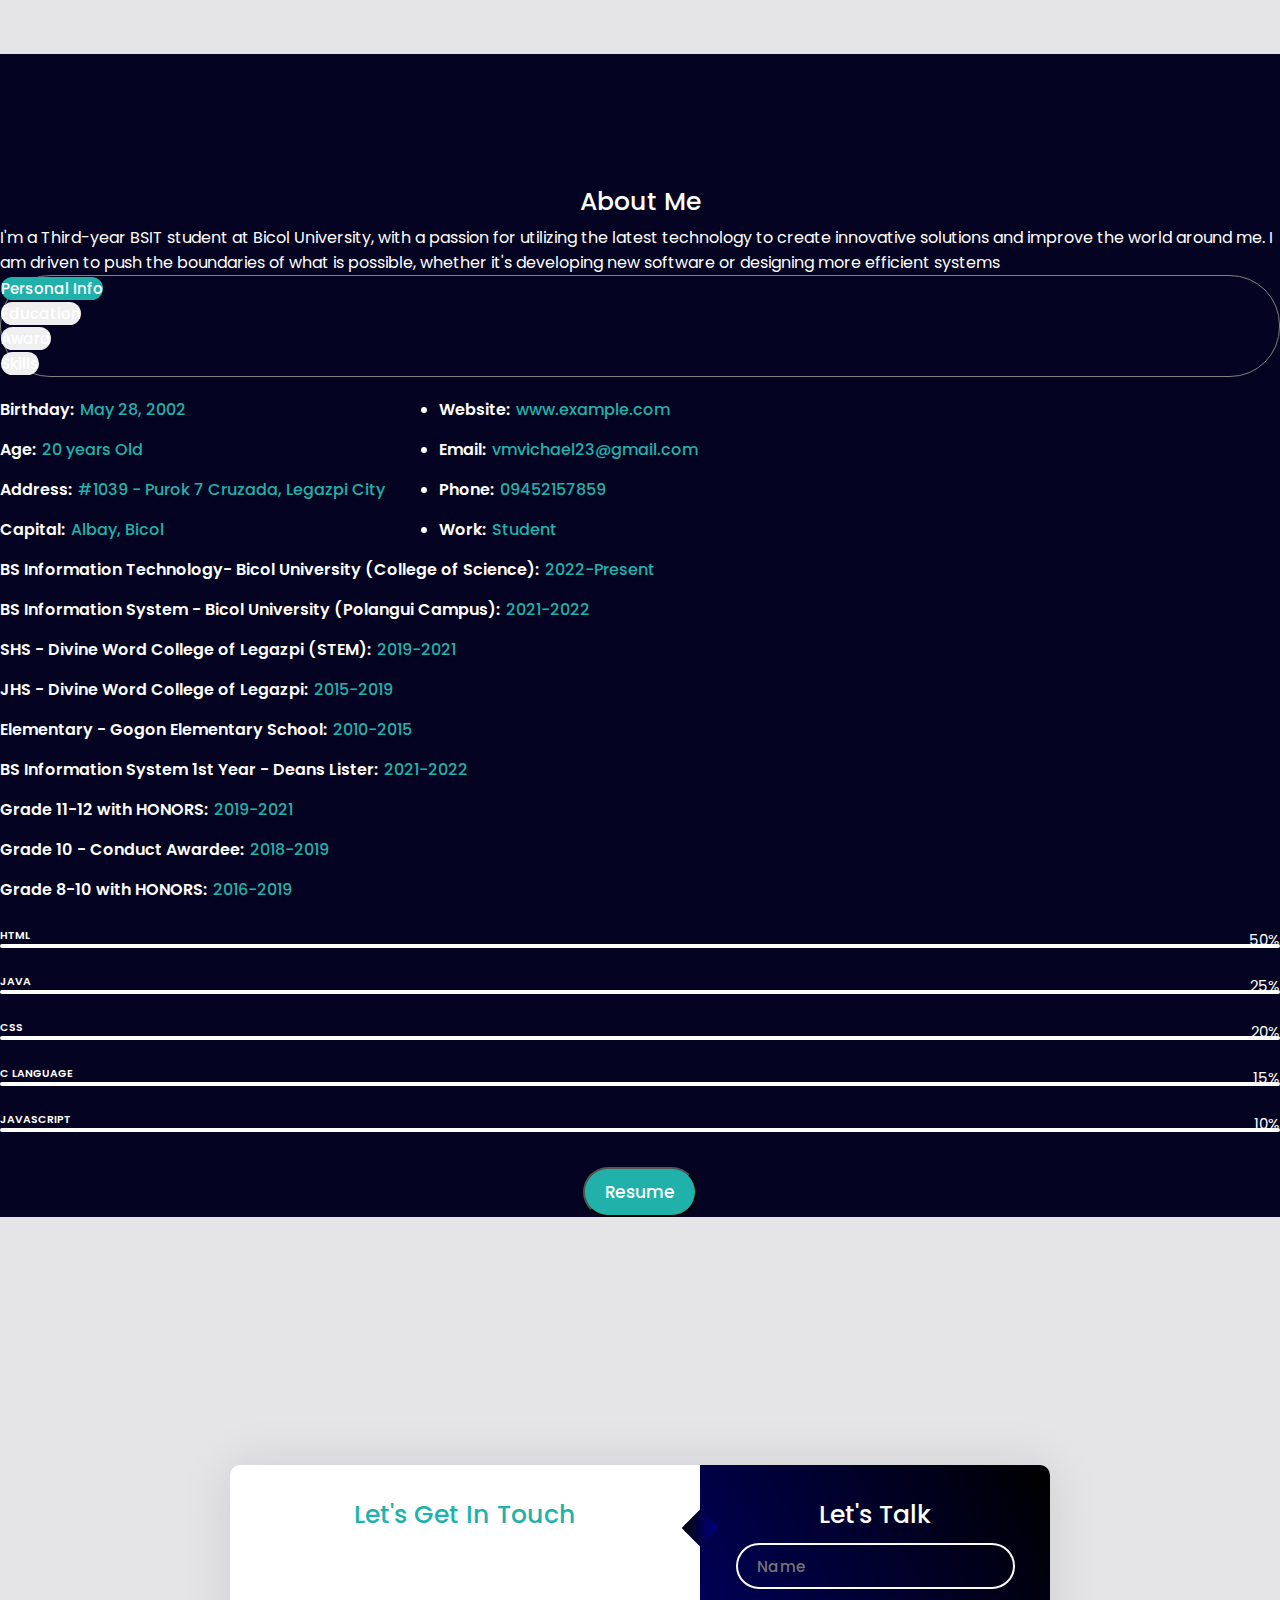
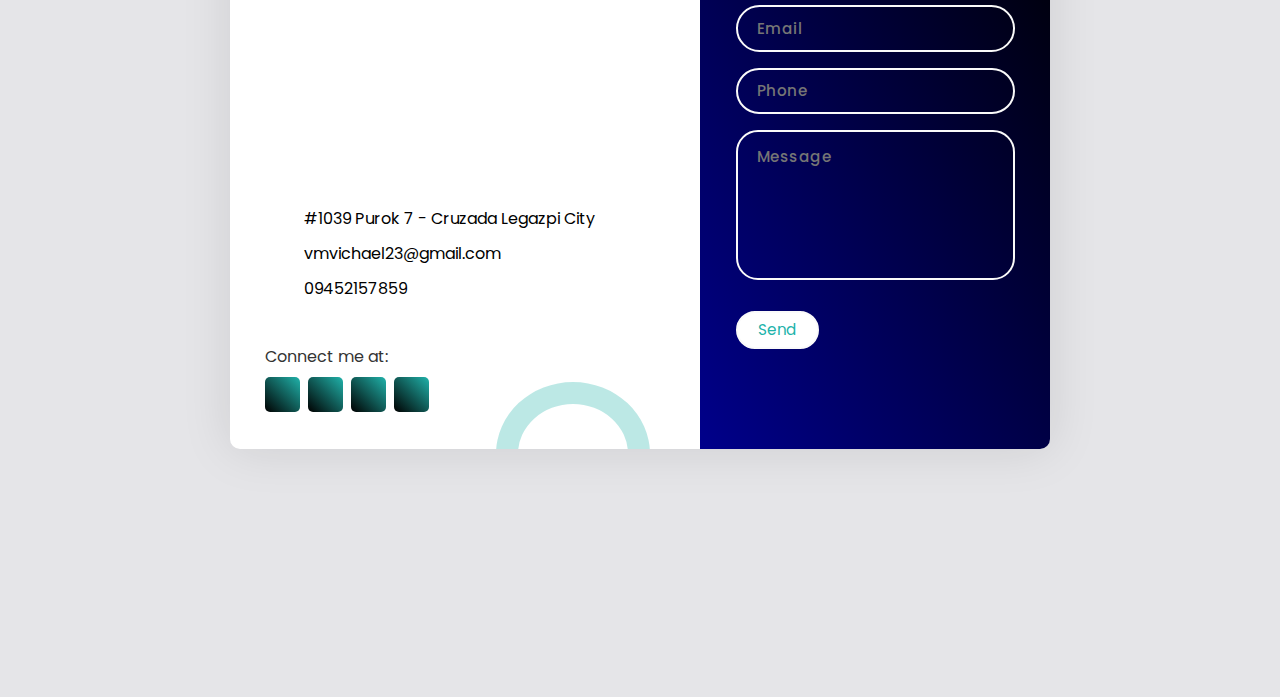
==== commit da98375b: "changing img url to png" ====
--- a/index.html
+++ b/index.html
@@ -17,24 +17,25 @@
     crossorigin="anonymous" referrerpolicy="no-referrer" />
     <!-- CSS File-->
     <link rel="stylesheet" href="css/style.css">
+    <link rel="icon" href="img/logo.jpg" type="image/icon type">
     <title>Vargas</title>
 </head>
 
 <body>
     <header class="header">
-        <a href="#" class="logo">
-            <img src="img/Logo.jpg" alt="JMV">
+        <a href="#home" class="logo">
+            <img src="img/logo.jpg" alt="JMV">
         </a>
         <nav class="navbar">
-            <a href="#" class="active">Home</a>
-            <a href="#portfolio">Portfolio</a>
-            <a href="#about">About</a>
-            <a href="#contact" class="contact-button">Contact Me</a> 
+            <a href="index" class="active">Home</a>
+            <a href="portfolio" target="_blank">Portfolio</a>
+            <a href="about" target="_blank">About</a>
+            <a href="contact" target="_blank" class="contact-button">Contact Me</a> 
         </nav>
     </header>
 
     <!-- Home Section -->
-    <section class="home">
+    <section class="home" id="home">
 
         <div class="home-image">
             <img src="img/mike6.jpg" alt="Vargas">
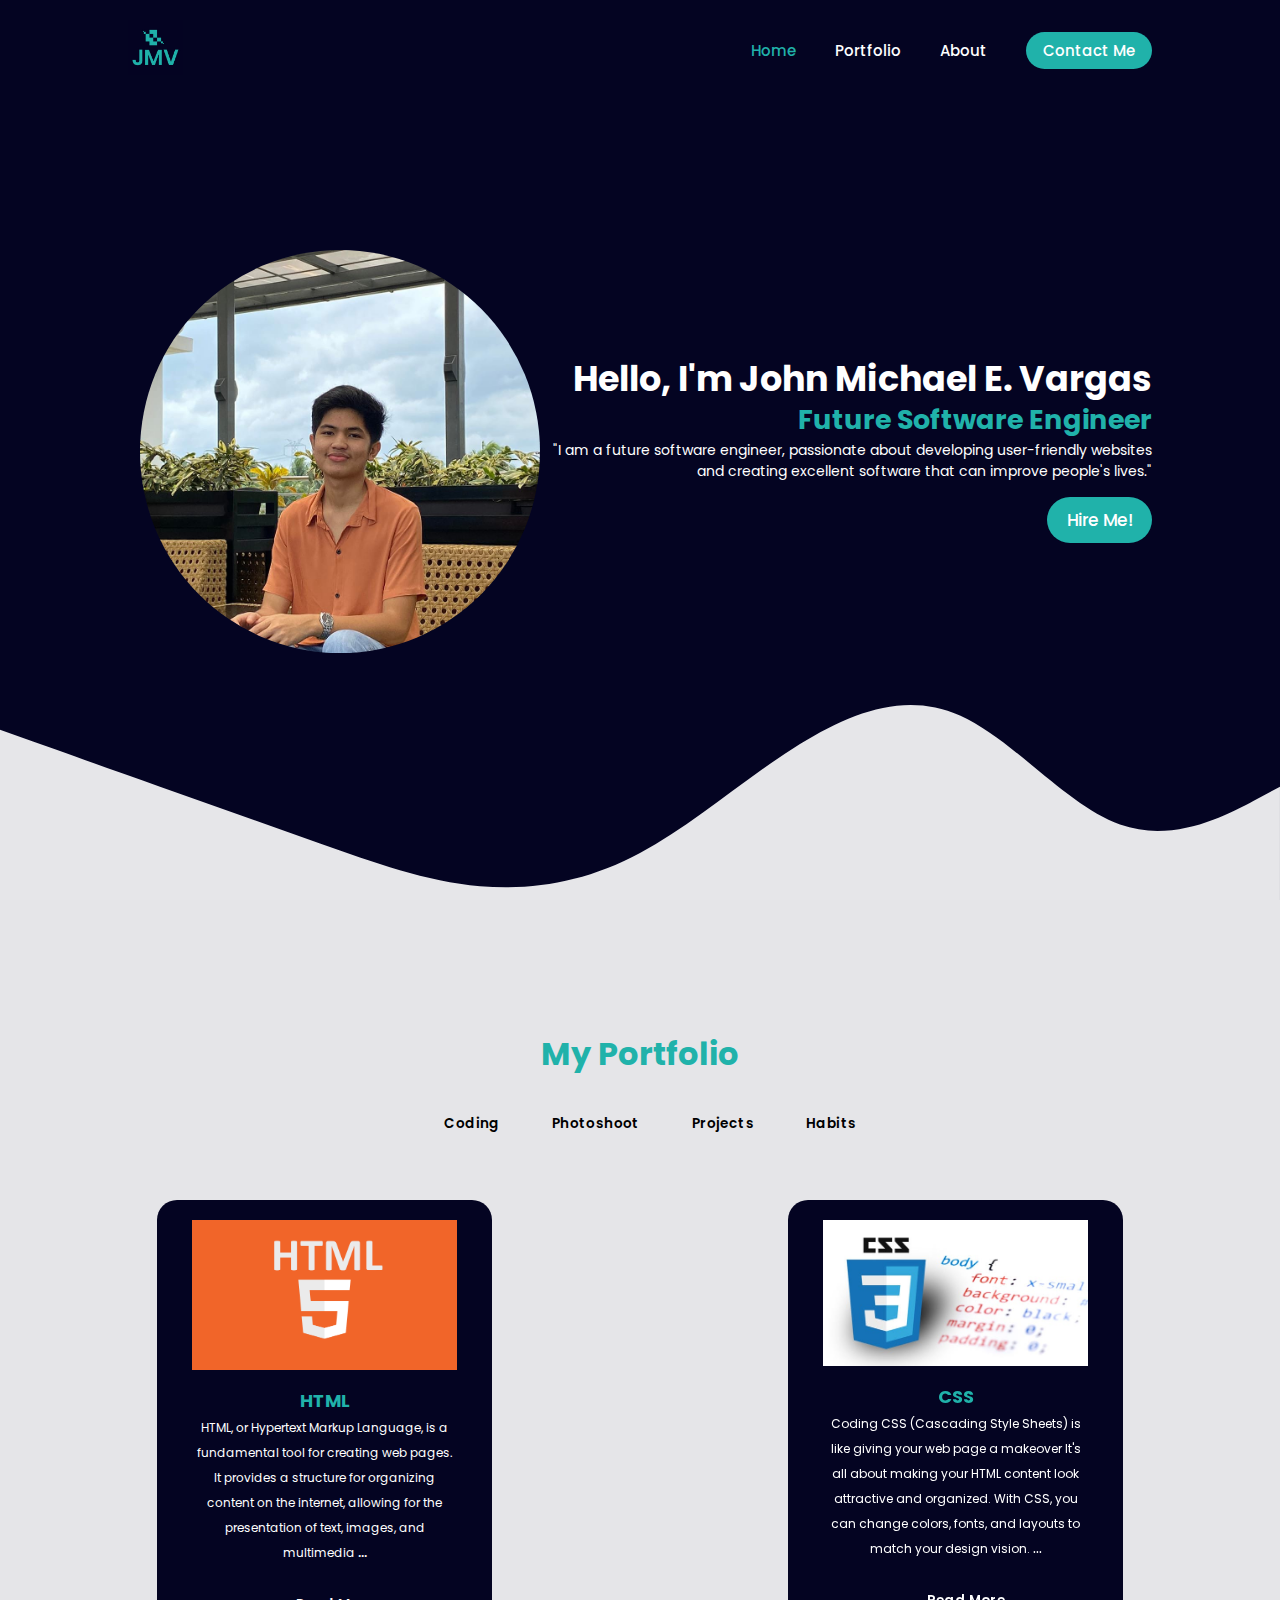
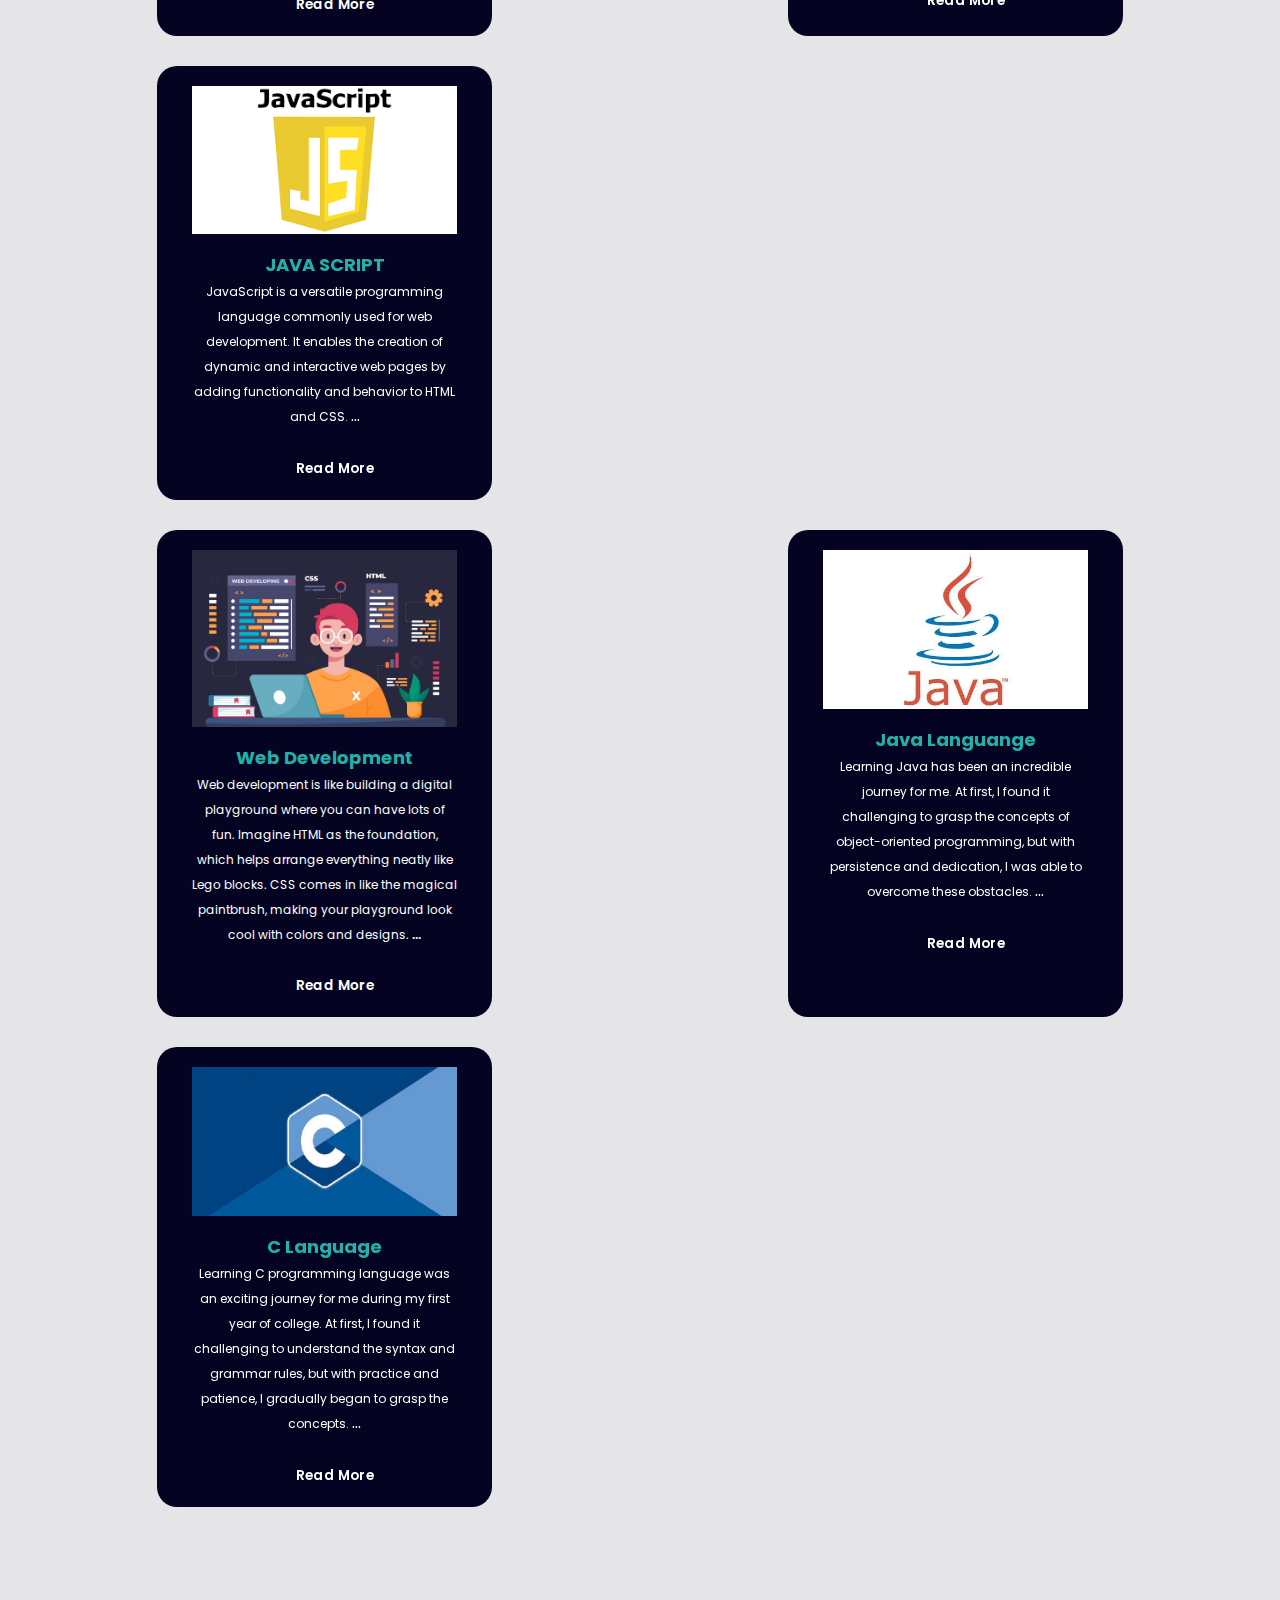
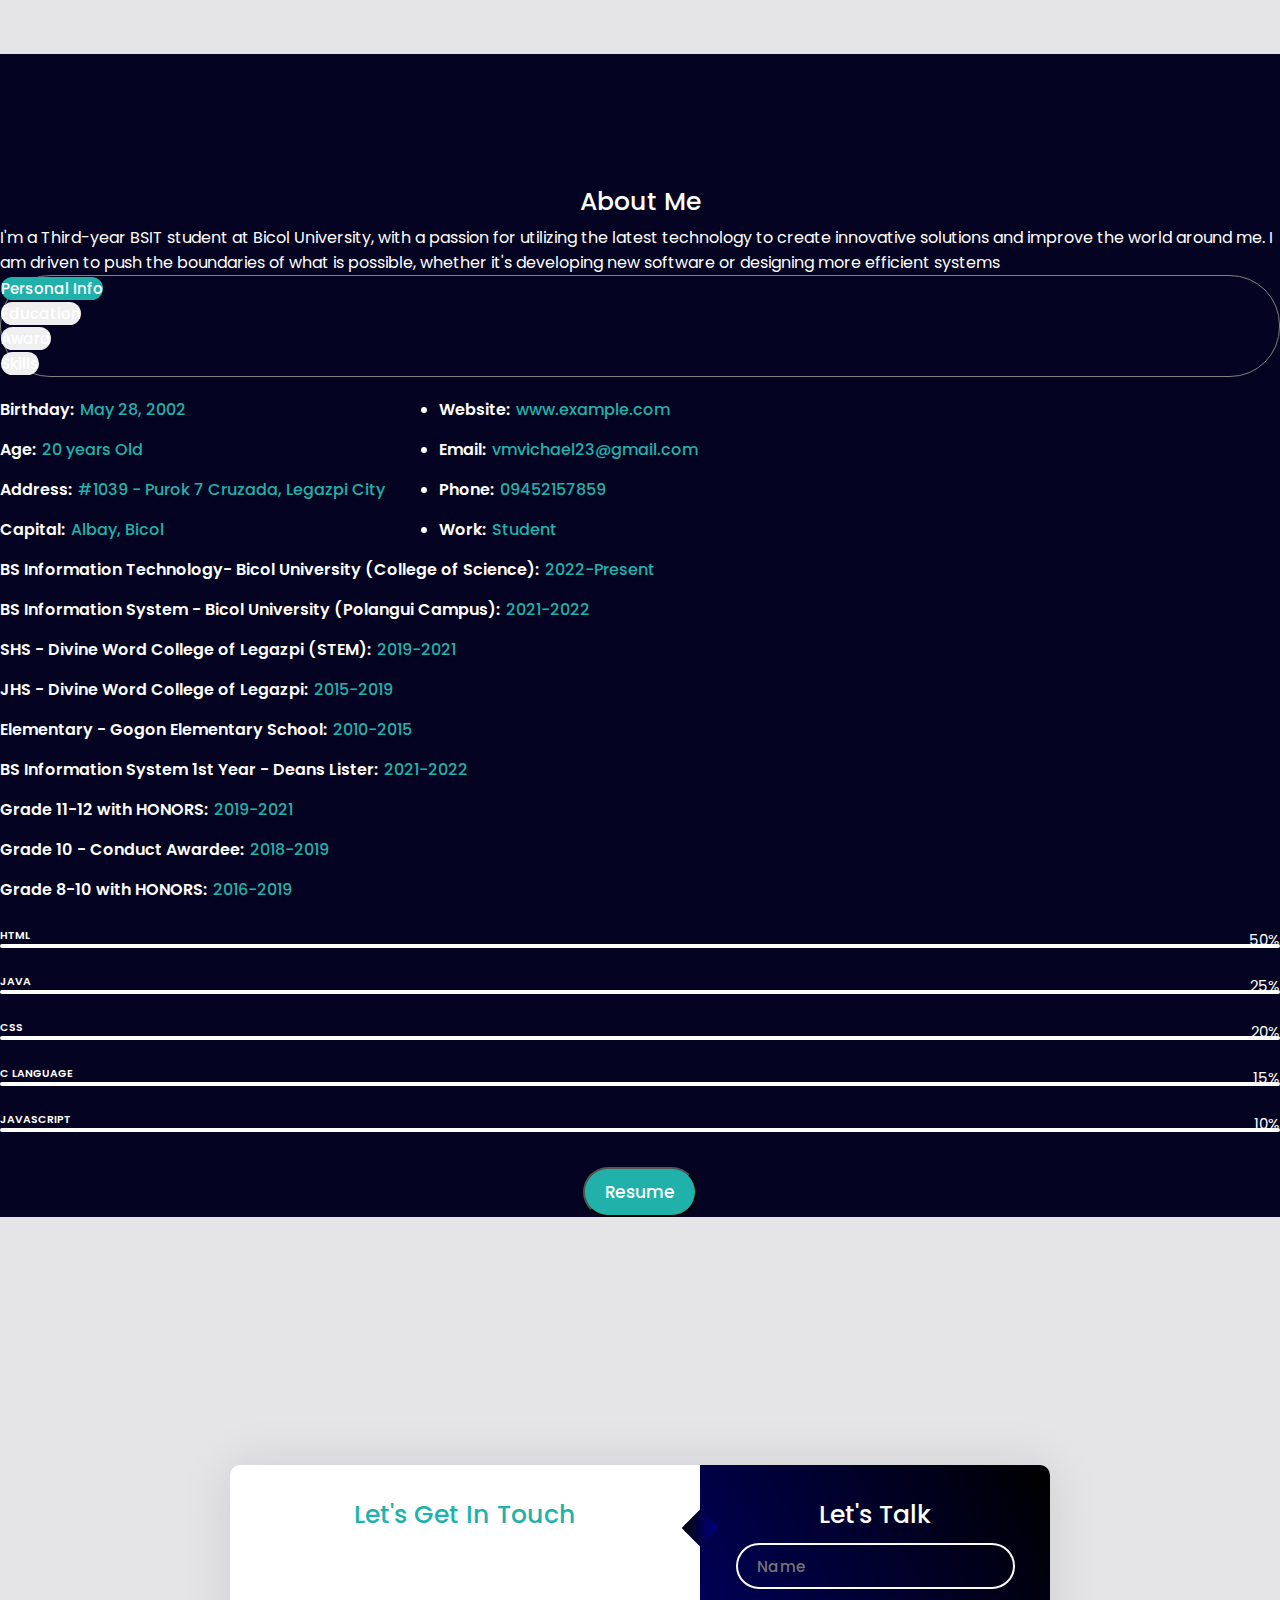
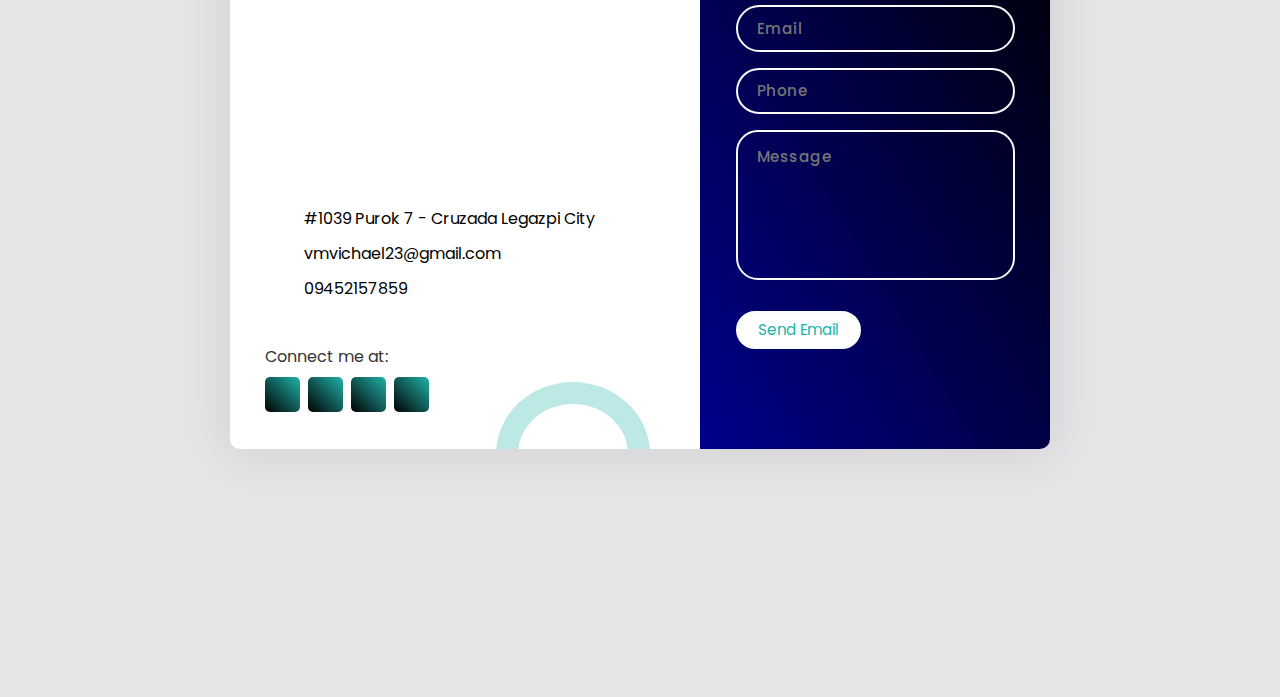
==== commit 372f02a4: "send email" ====
--- a/index.html
+++ b/index.html
@@ -471,7 +471,7 @@
                 <div class="input-container1 textarea">
                   <textarea name="message" placeholder ="Message" class="input" required></textarea>
                 </div>
-                <input type="submit" value="Send" class="button" />
+                <input type="submit" value="Send Email" class="button" />
               </form>
             </div>
           </div>
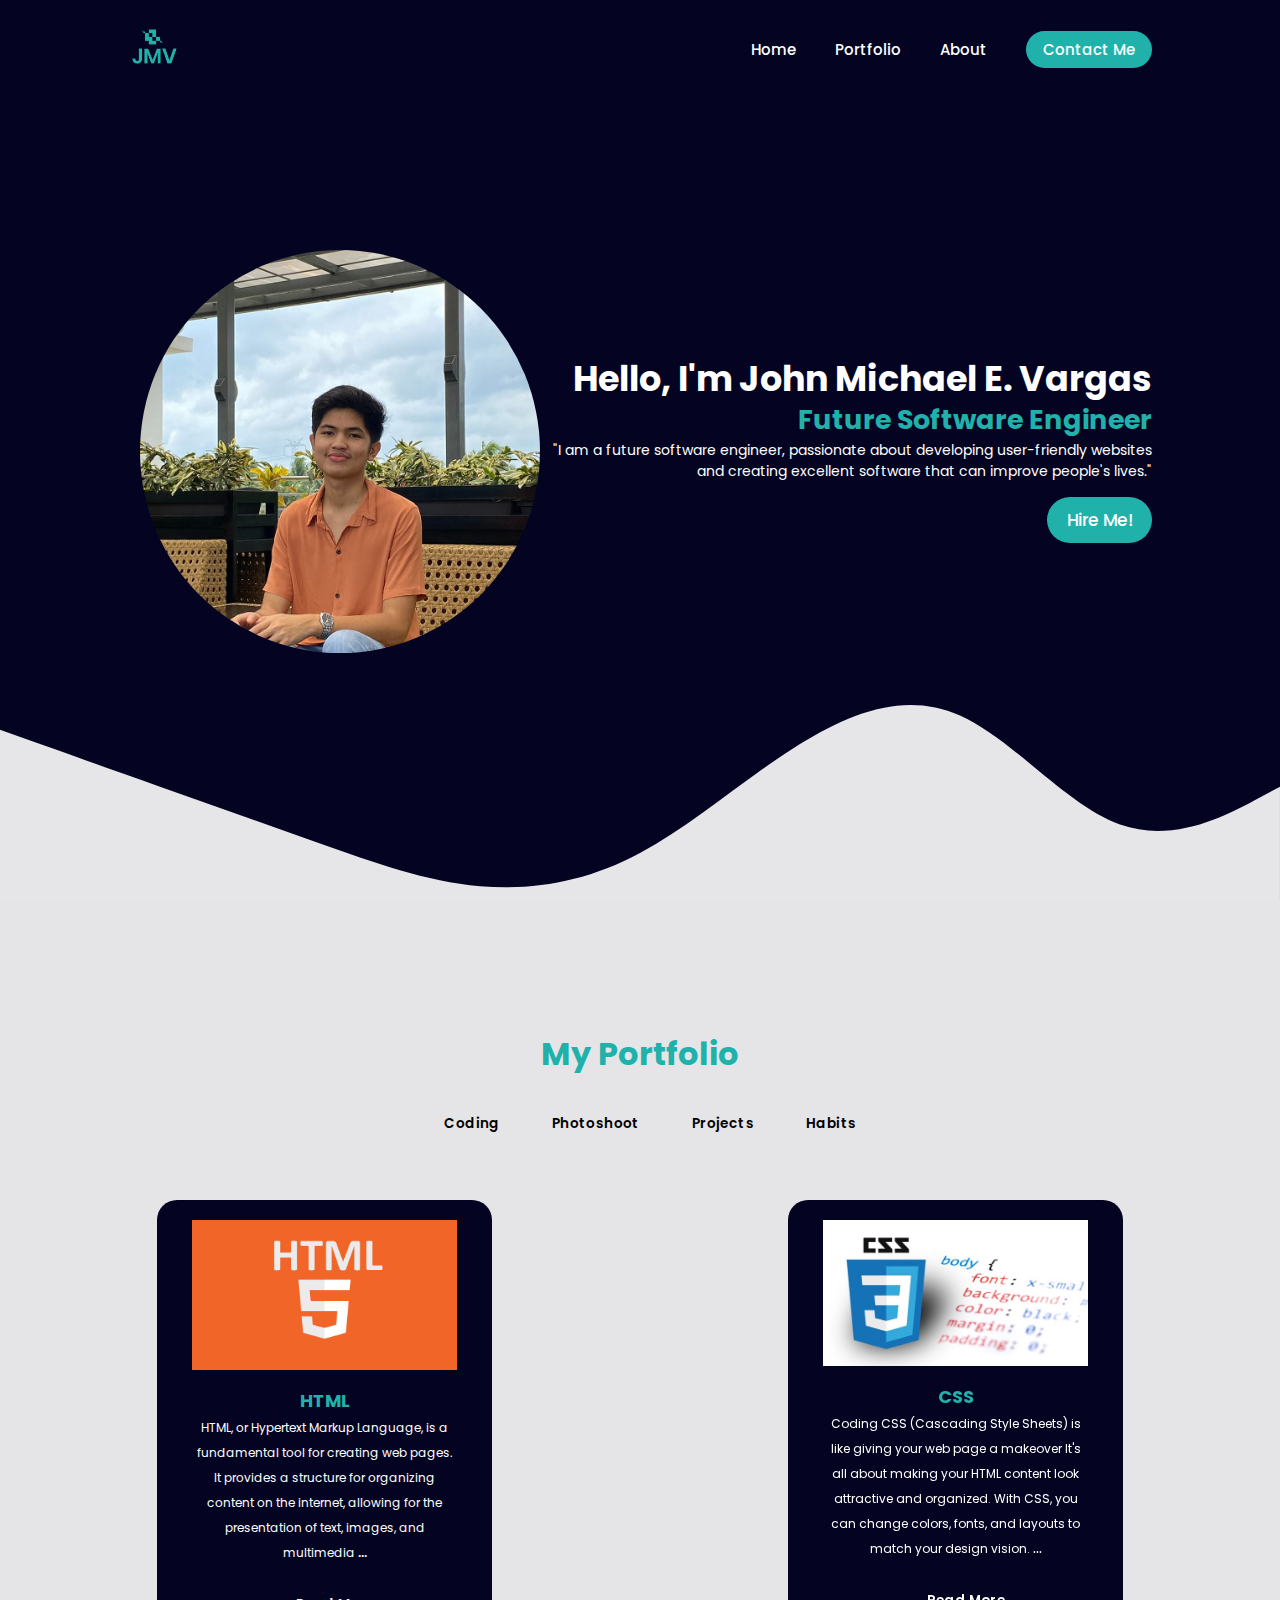
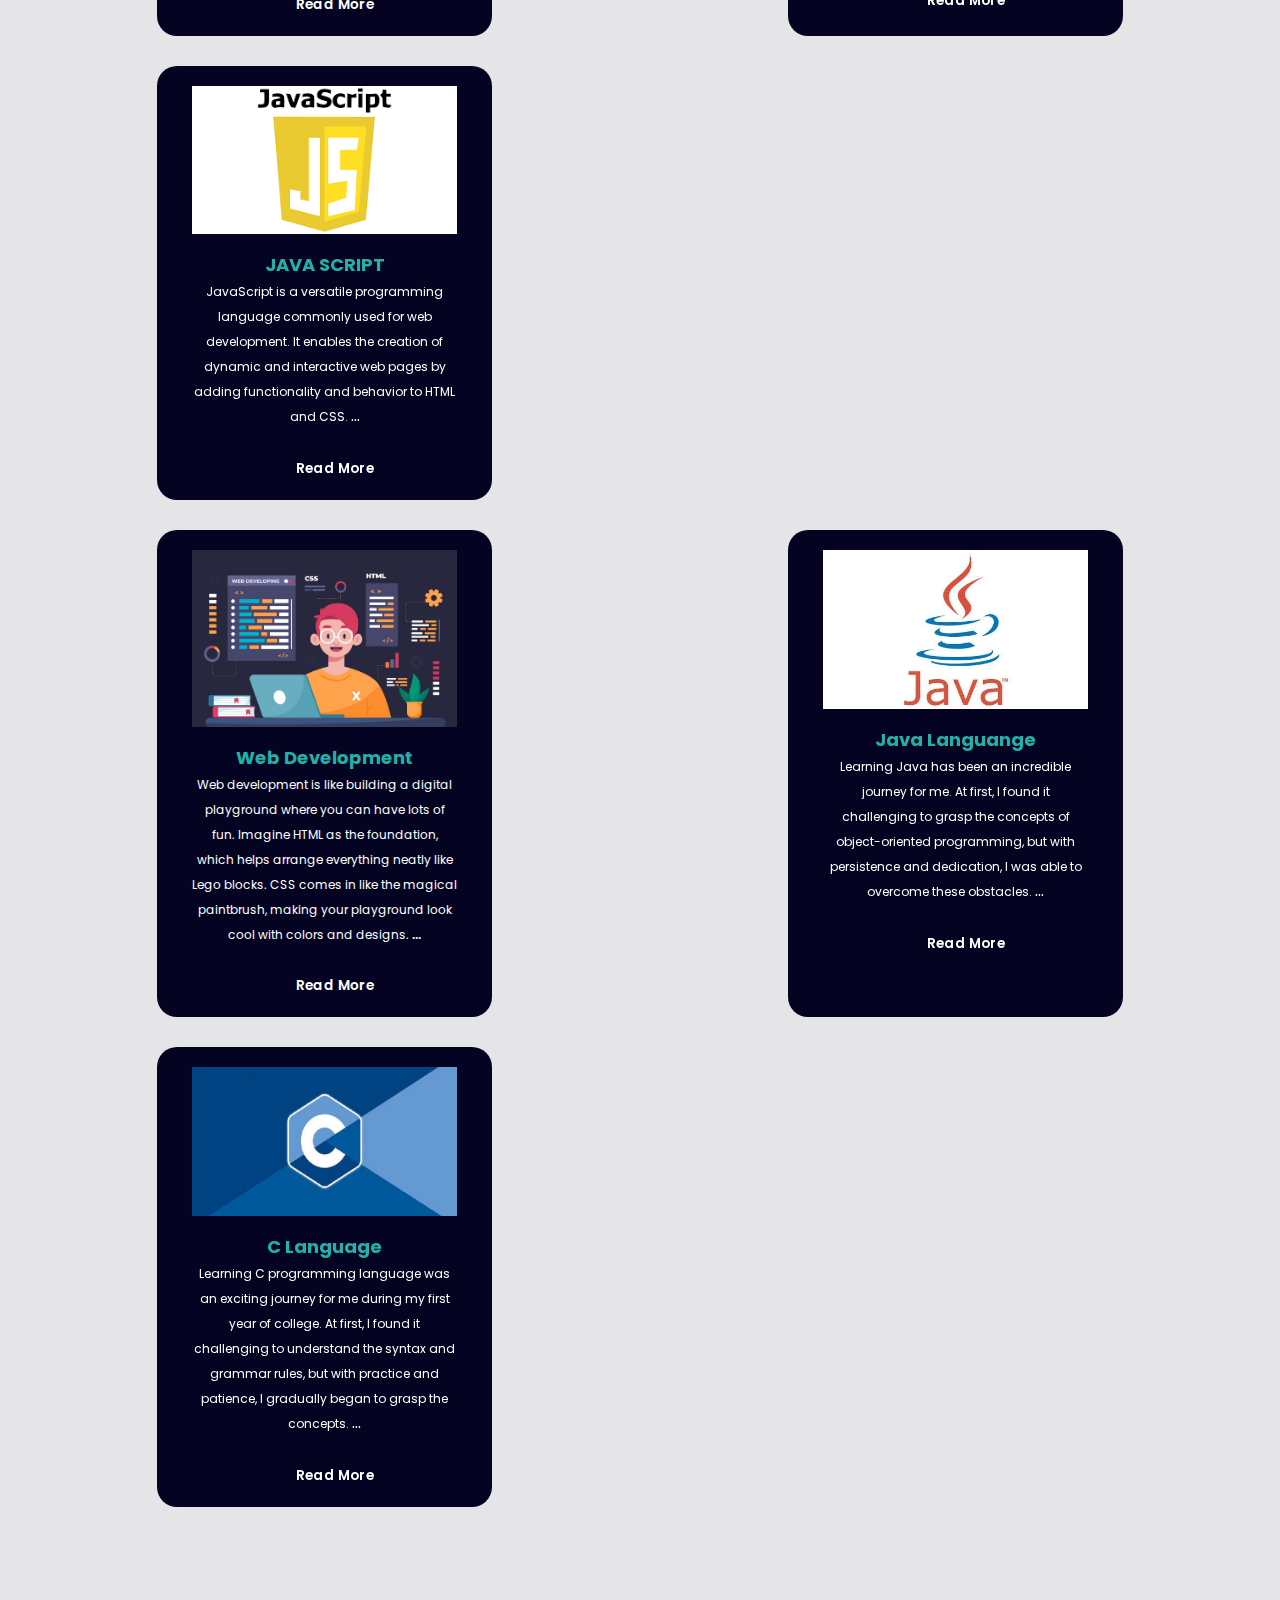
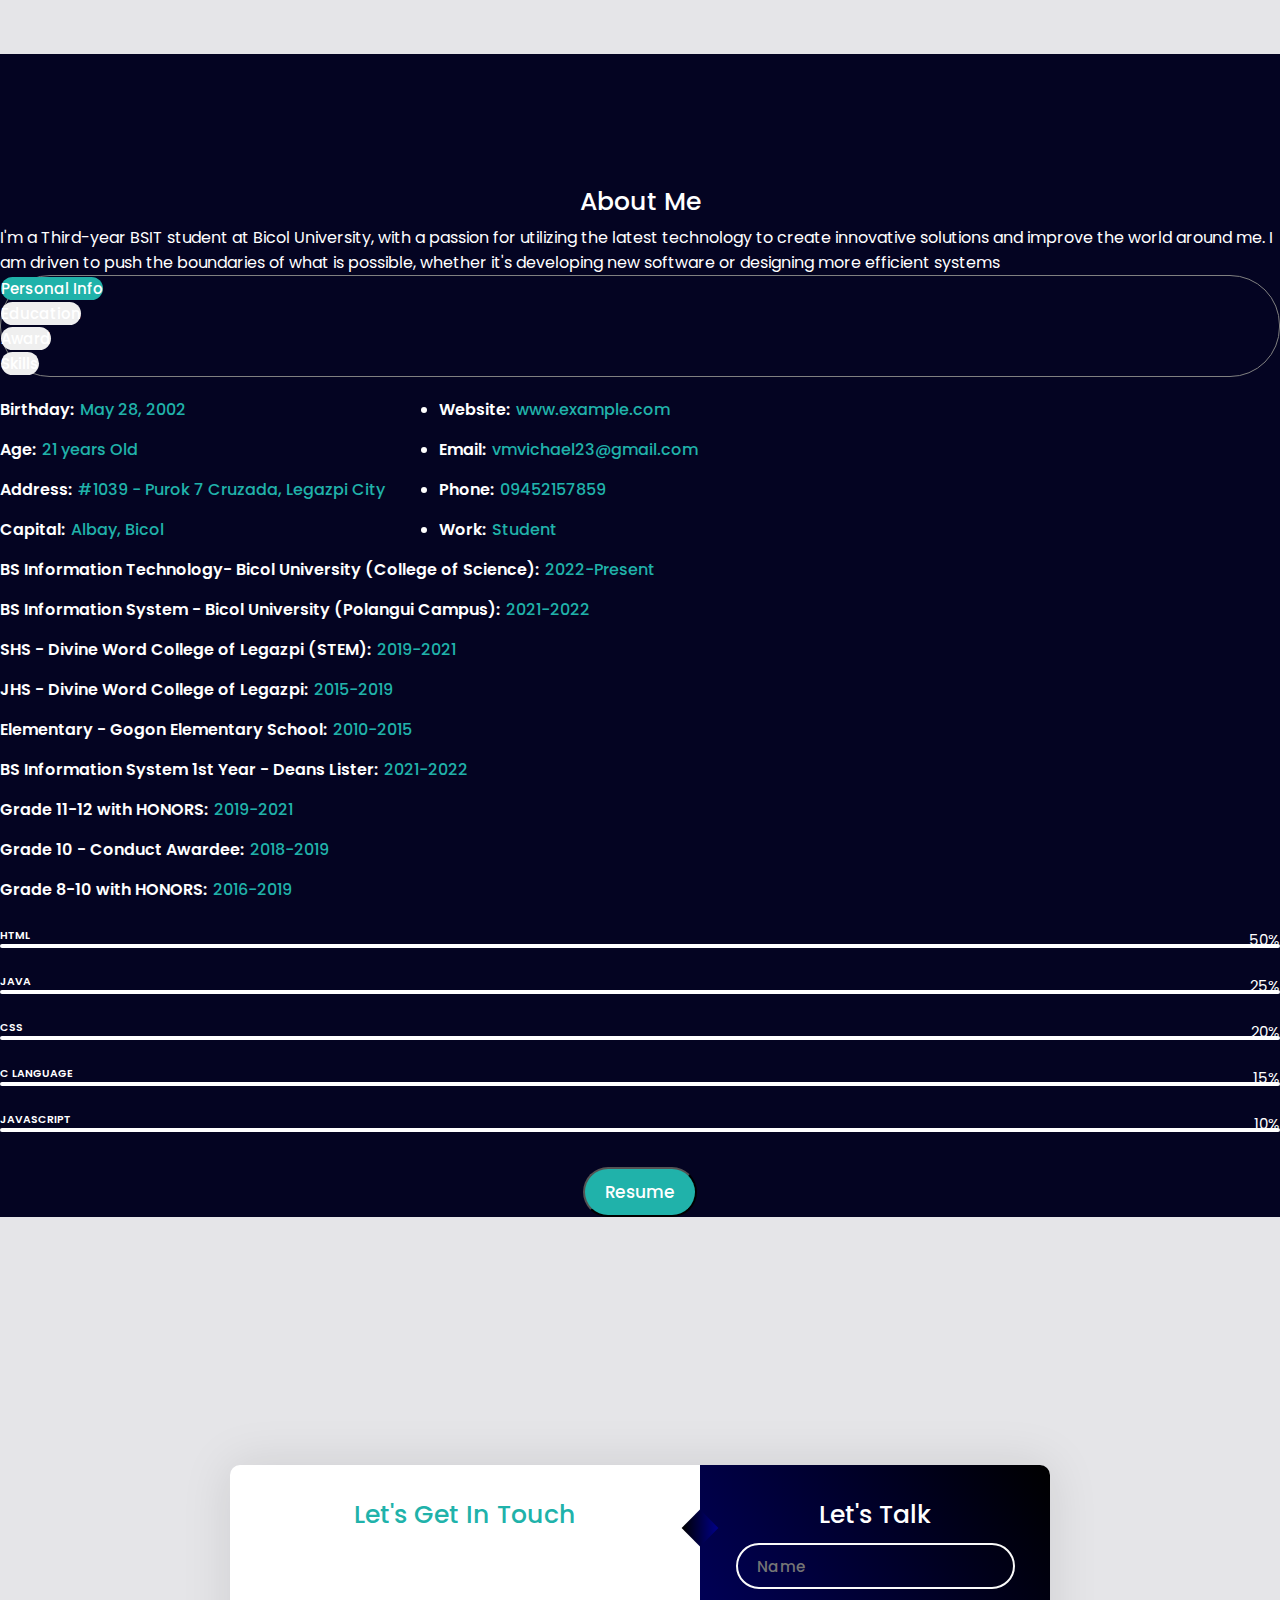
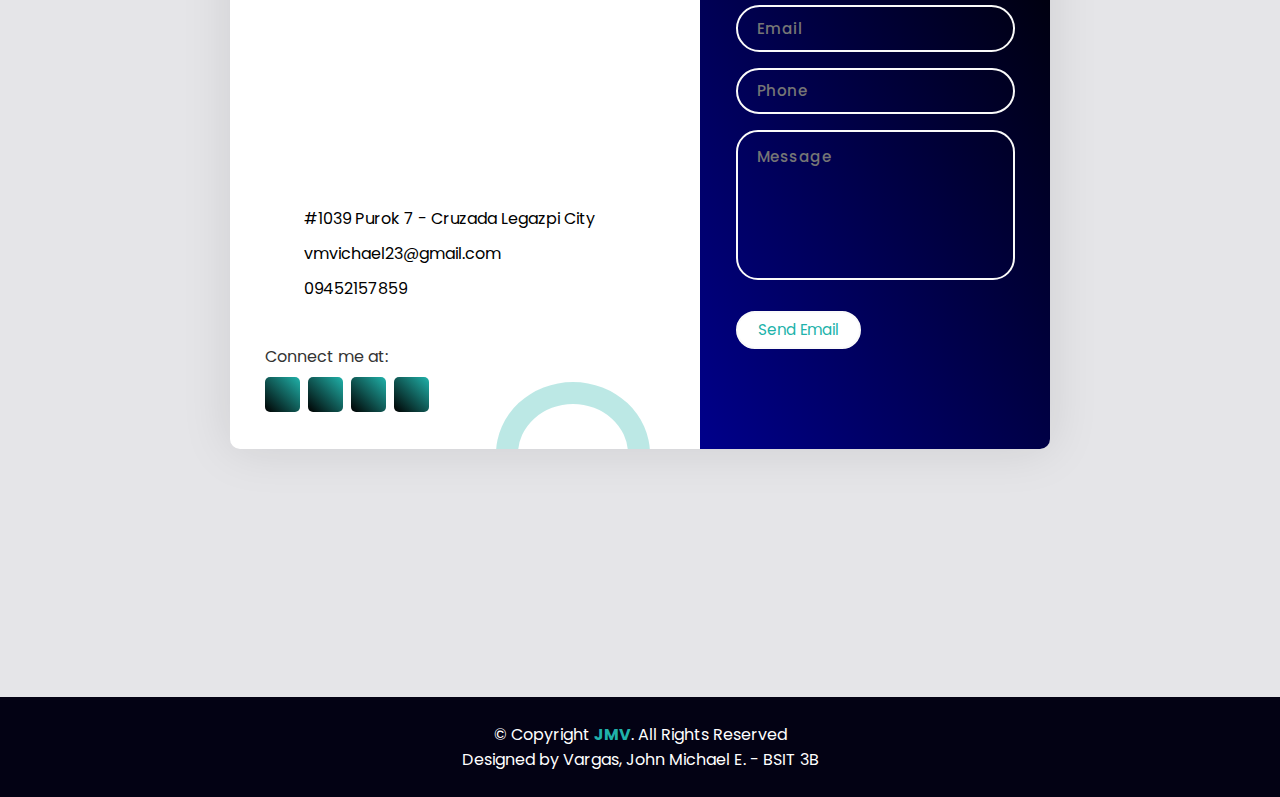
==== commit 31bf9a98: "adding footer" ====
--- a/index.html
+++ b/index.html
@@ -27,7 +27,7 @@
             <img src="img/logo.jpg" alt="JMV">
         </a>
         <nav class="navbar">
-            <a href="index" class="active">Home</a>
+            <a href="index" target="_blank">Home</a>
             <a href="portfolio" target="_blank">Portfolio</a>
             <a href="about" target="_blank">About</a>
             <a href="contact" target="_blank" class="contact-button">Contact Me</a> 
@@ -308,7 +308,7 @@
                                     <div class="text-start">
                                         <ul>
                                             <li><strong>Birthday:</strong><span> May 28, 2002</span></li>
-                                            <li><strong>Age:</strong><span> 20 years Old</span></li>
+                                            <li><strong>Age:</strong><span> 21 years Old</span></li>
                                             <li><strong>Address:</strong><span> #1039 - Purok 7 Cruzada, Legazpi City</span></li>                          
                                             <li><strong>Capital:</strong><span> Albay, Bicol</span></li>
                                         </ul>
@@ -477,6 +477,22 @@
           </div>
         </div>
       </section>
+
+      <!-- Footer Section -->
+      <footer>
+        <div class="container">
+          <div class="row">
+            <div class="col-sm-12">
+              <div class="copyright-box">
+                <p class="copyright">&copy; Copyright <span class="JMV"><strong>JMV</strong></span>. All Rights Reserved</p>
+                <div class="credits">
+                  Designed by Vargas, John Michael E. - BSIT 3B
+                </div>
+              </div>
+            </div>
+          </div>
+        </div>
+      </footer>
       
     <!--JavaScript Section-->
     <script src="https://cdn.jsdelivr.net/npm/bootstrap@5.0.2/dist/js/bootstrap.bundle.min.js" integrity="sha384-MrcW6ZMFYlzcLA8Nl+NtUVF0sA7MsXsP1UyJoMp4YLEuNSfAP+JcXn/tWtIaxVXM" crossorigin="anonymous"></script>
--- a/css/style.css
+++ b/css/style.css
@@ -1,11 +1,12 @@
 @import url("https://fonts.googleapis.com/css2?family=Crimson+Text:wght@600&family=Khula:wght@300&family=Playfair+Display+SC&display=swap");
 @import url("https://fonts.googleapis.com/css2?family=Poppins&display=swap");
+
 * {
   margin: 0;
   padding: 0;
   box-sizing: border-box;
+  scroll-behavior: smooth;
   font-family: "Poppins", sans-serif;
-  scroll-behavior: smooth;
 }
 
 /* Home Banner Section */
@@ -20,10 +21,11 @@
   align-items: center;
   z-index: 2;
   background-color: rgb(4, 4, 34);
+  min-height: 2vh;
 }
 
 .logo img {
-  max-height: 55px;
+  max-height: 53px;
 }
 
 .navbar a {
@@ -34,8 +36,7 @@
   margin-left: 35px;
 }
 
-.navbar a:hover,
-.navbar a.active {
+.navbar a:hover{
   color: lightseagreen;
 }
 
@@ -78,6 +79,7 @@
   max-width: 600px;
   color: #fff;
   text-align: right;
+  font-family: "Poppins", sans-serif;
 }
 
 .home-content h1 {
@@ -159,6 +161,7 @@
 span {
   color: #fff;
 }
+
 .extra {
   display: none;
 }
@@ -663,3 +666,27 @@
   text-align: center;
   margin-top: 20px;
 }
+
+/* Footer Section */
+footer {
+  text-align: center;
+  color: #fff;
+  padding: 25px 0;
+  background: #030214;
+}
+
+footer .copyright {
+  margin-bottom: 0.3rem;
+}
+
+footer .credits {
+  margin-bottom: 0;
+}
+
+footer .credits a {
+  color: #fff;
+}
+
+.JMV{
+  color: lightseagreen;
+} 